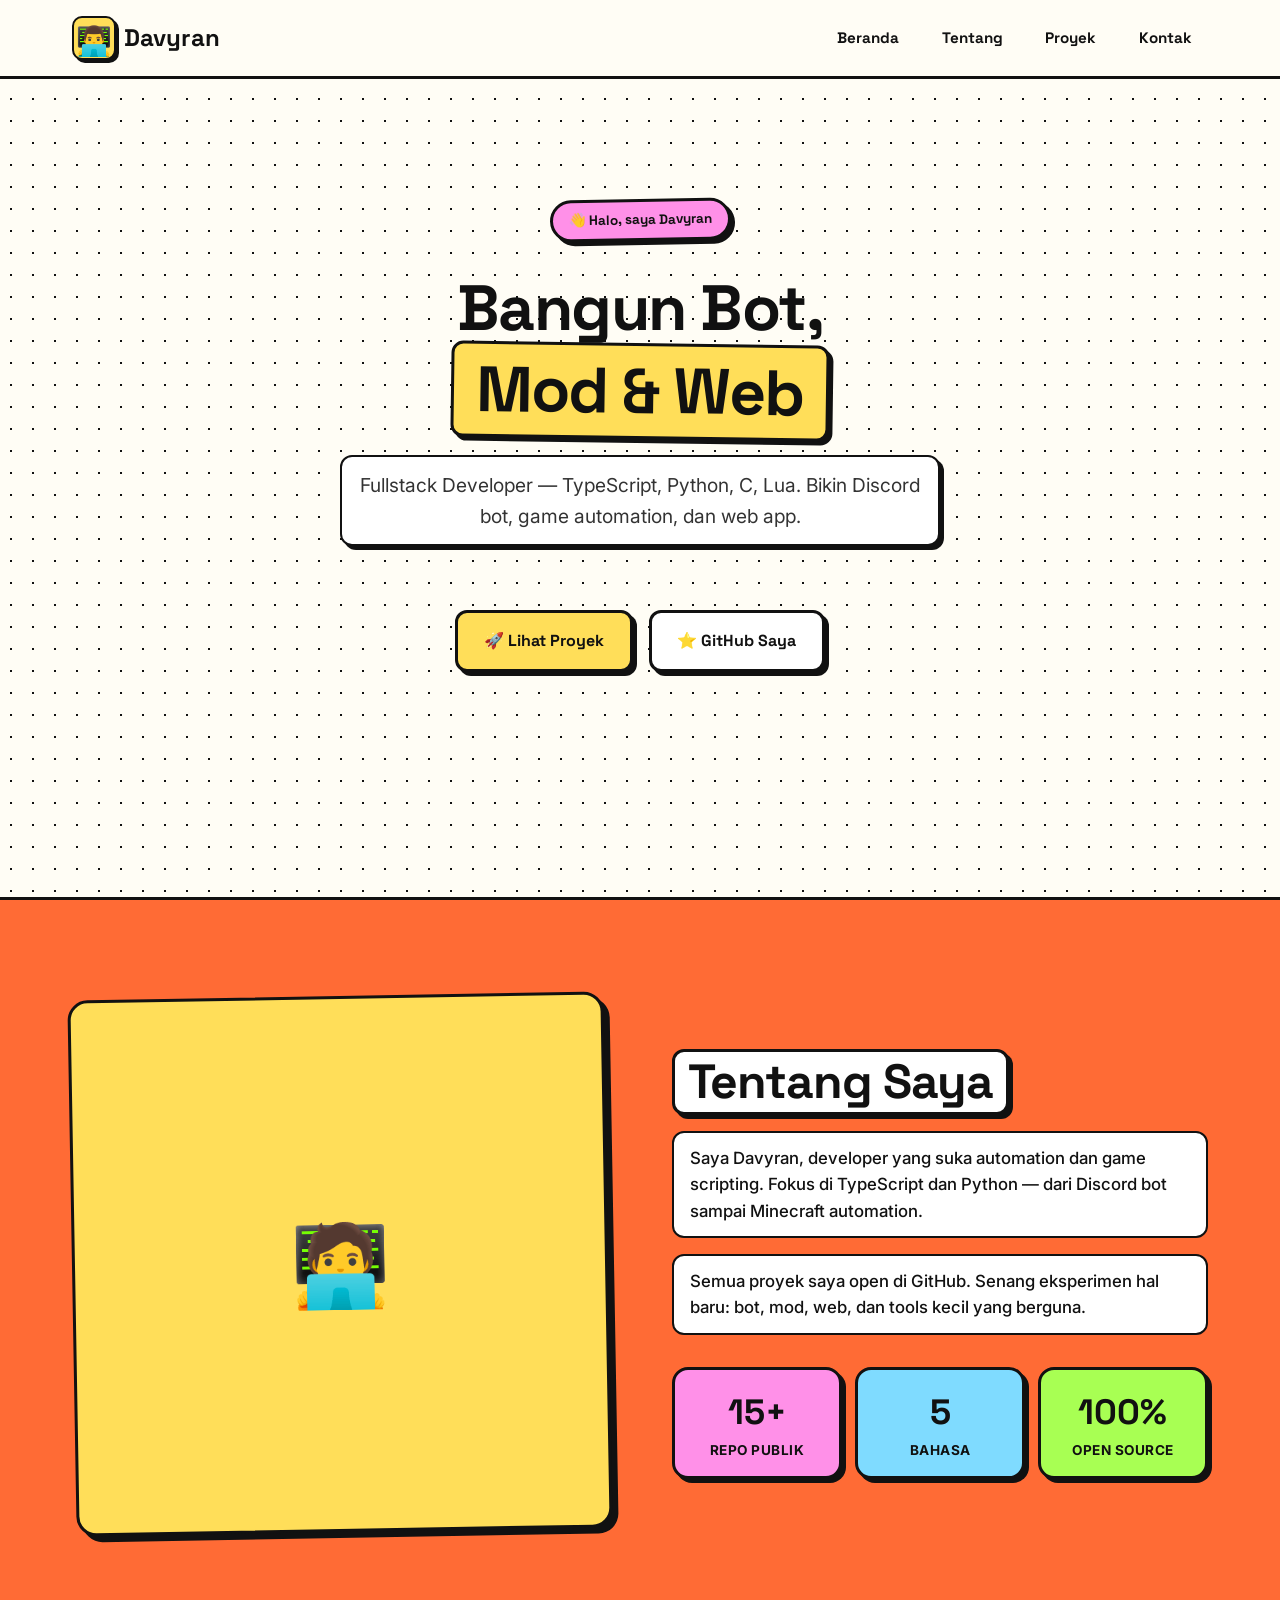
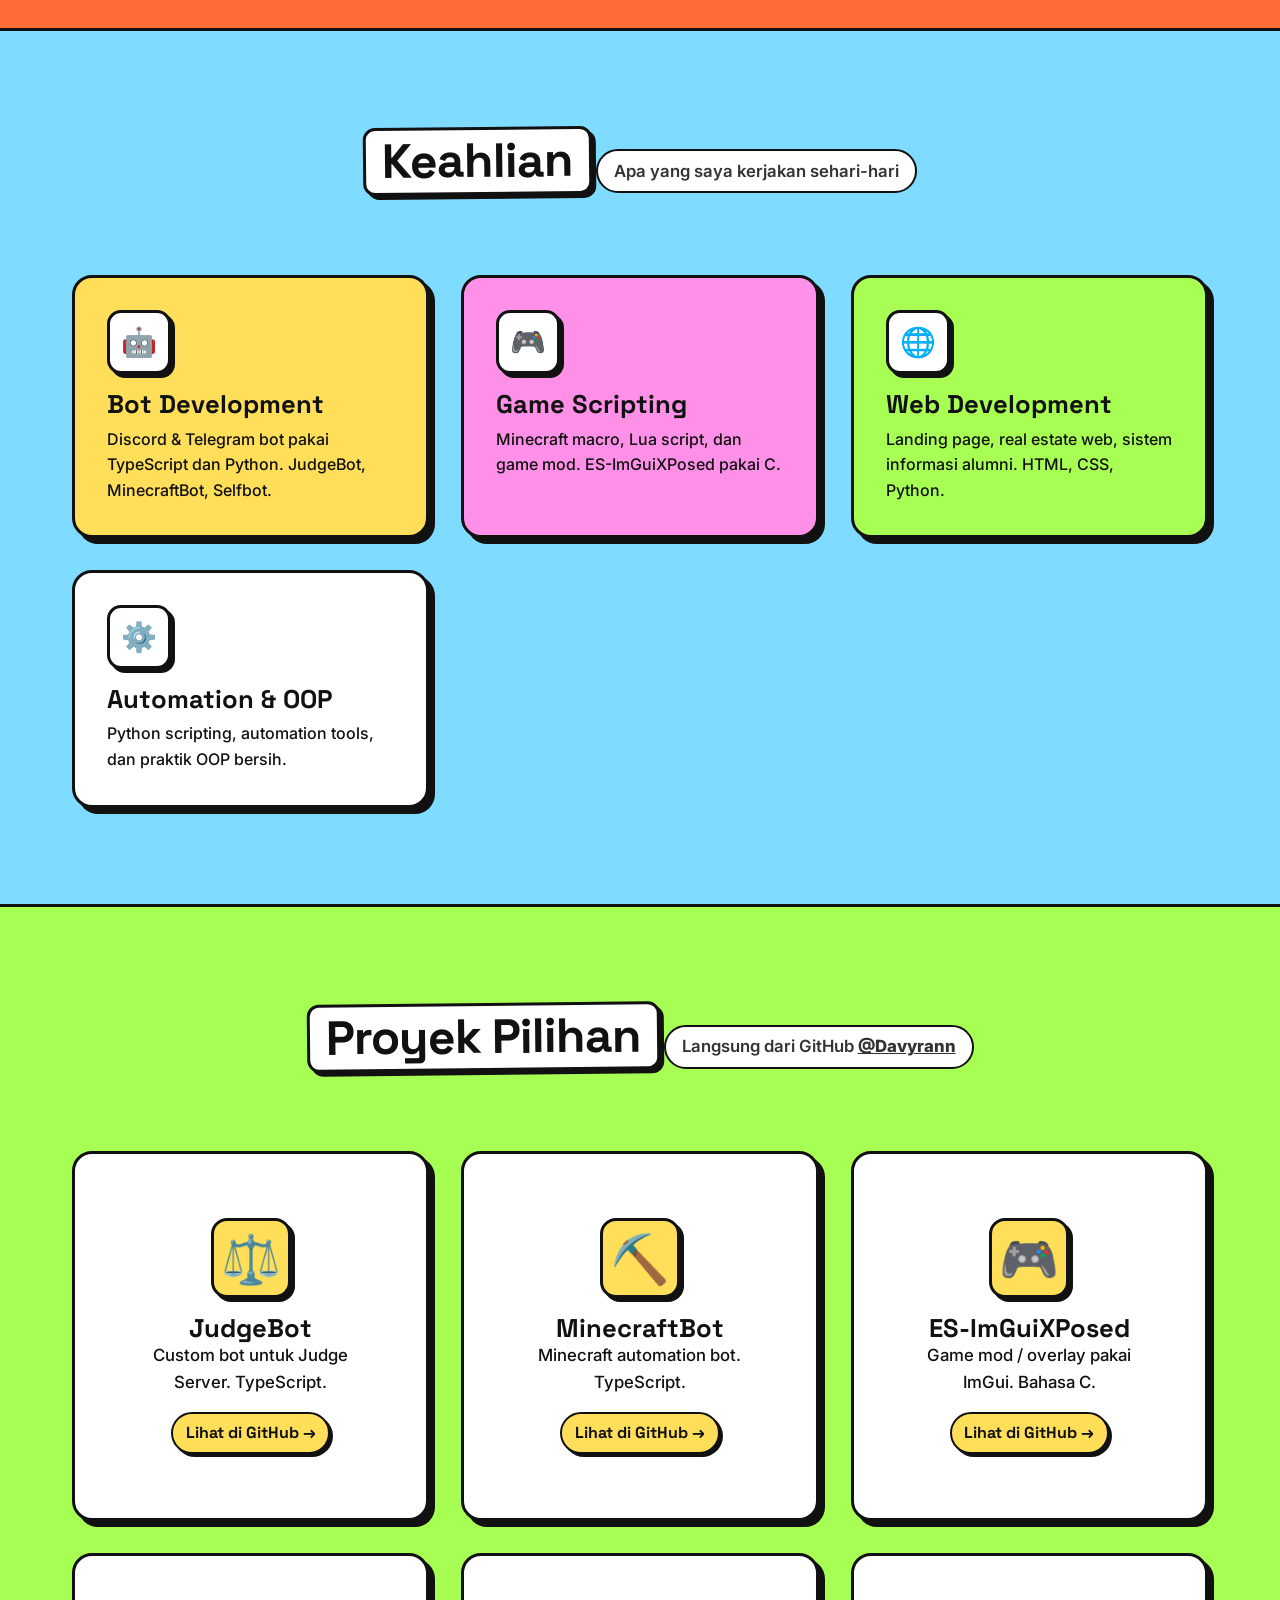
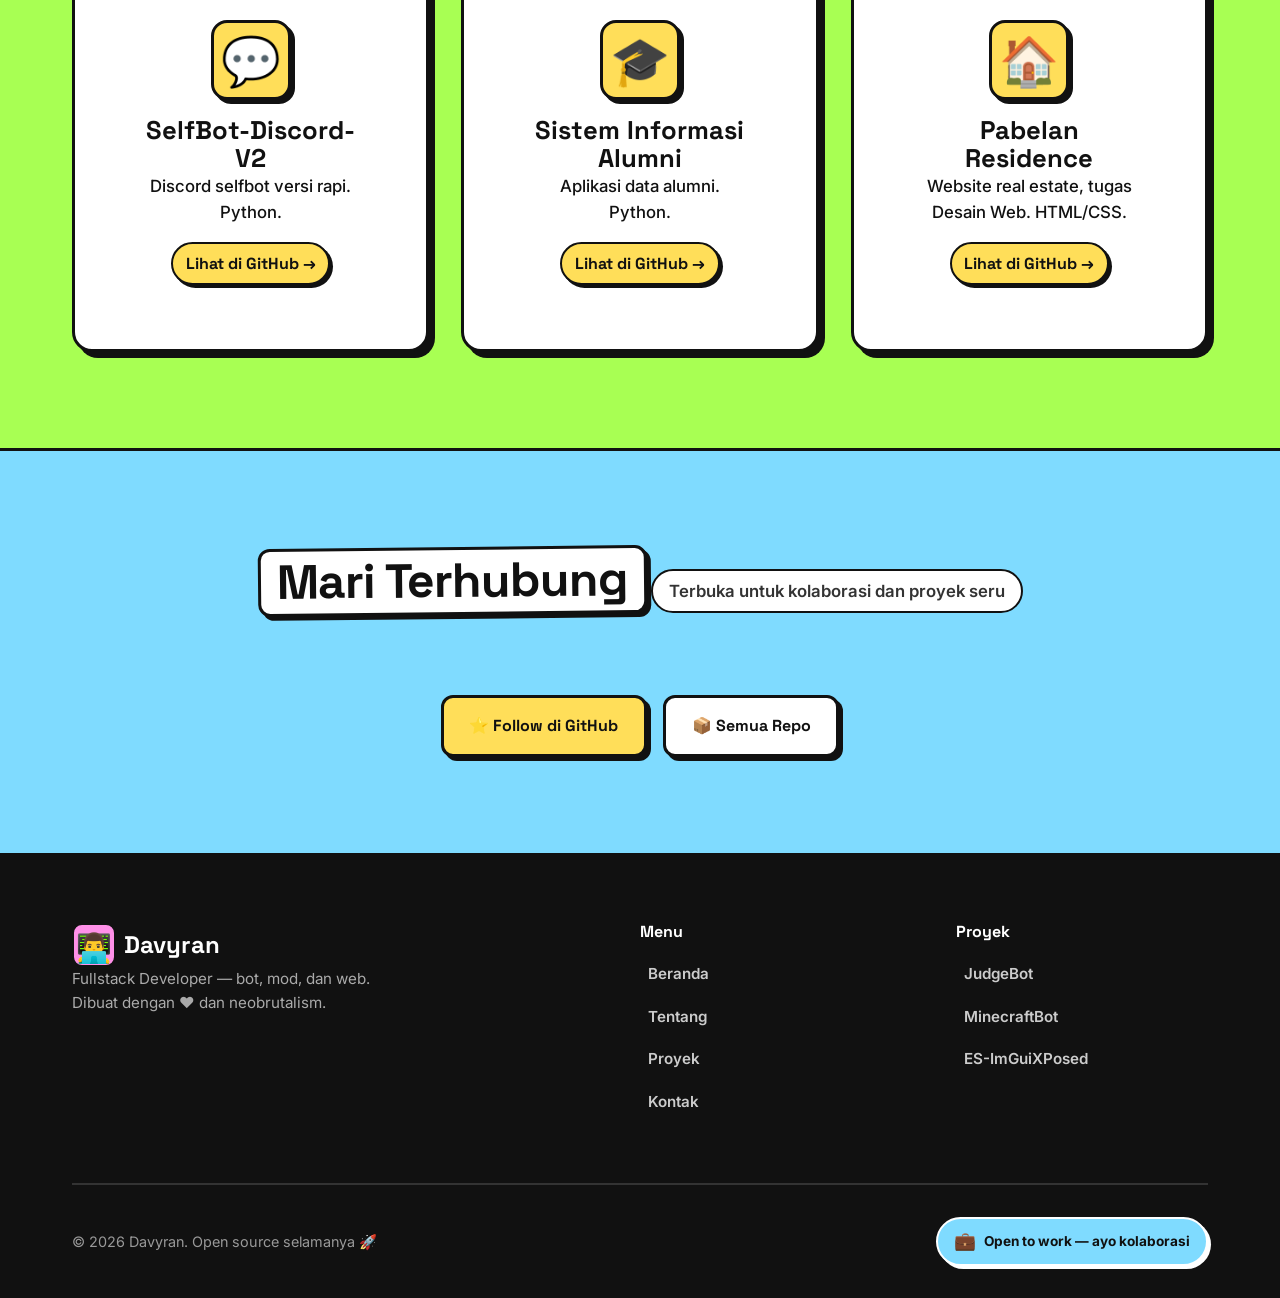
==== index.html @ c5f331cd "Add Digital Forest theme CSS styles with customizable variables and responsive design" ====
<!DOCTYPE html>
<html lang="id">

<head>
    <meta charset="UTF-8">
    <meta name="viewport" content="width=device-width, initial-scale=1.0">

    <title>Davyran - Developer Portfolio</title>
    <meta name="description"
        content="Portfolio Davyran — Fullstack Developer. TypeScript, Python, C, Lua. Discord bots, game mods, web apps.">
    <meta name="keywords" content="davyran, portfolio, developer, typescript, python, discord bot, game development">
    <meta name="author" content="Davyran">

    <meta property="og:title" content="Davyran - Developer Portfolio">
    <meta property="og:description" content="Fullstack Developer portfolio — TypeScript, Python, C, Lua">
    <meta property="og:type" content="website">
    <meta property="og:url" content="https://davyran.github.io">

    <link rel="icon"
        href="data:image/svg+xml,<svg xmlns=%22http://www.w3.org/2000/svg%22 viewBox=%220 0 100 100%22><text y=%22.9em%22 font-size=%2290%22>👨‍💻</text></svg>">

    <link rel="preconnect" href="https://fonts.googleapis.com">
    <link rel="preconnect" href="https://fonts.gstatic.com" crossorigin>
    <link
        href="https://fonts.googleapis.com/css2?family=Inter:wght@400;500;600;700&family=Space+Grotesk:wght@500;600;700&display=swap"
        rel="stylesheet">

    <link rel="stylesheet" href="style.css">
</head>

<body>

    <nav class="navbar" id="navbar">
        <div class="nav-container">
            <a href="#" class="nav-logo">
                <span class="logo-icon">👨‍💻</span>
                <span>Davyran</span>
            </a>

            <ul class="nav-links" id="navLinks">
                <li><a href="#home">Beranda</a></li>
                <li><a href="#about">Tentang</a></li>
                <li><a href="#projects">Proyek</a></li>
                <li><a href="#contact">Kontak</a></li>
            </ul>

            <button class="nav-toggle" id="navToggle" aria-label="Toggle menu">
                <span></span>
                <span></span>
                <span></span>
            </button>
        </div>
    </nav>

    <section class="hero section" id="home">
        <div class="particles" id="particles"></div>
        <div class="hero-glow"></div>
        <div class="hero-glow"></div>

        <div class="hero-content">
            <span class="hero-badge">👋 Halo, saya Davyran</span>

            <h1 class="hero-title">
                Bangun Bot,<br>
                <span class="highlight">Mod & Web</span>
            </h1>

            <p class="hero-subtitle">
                Fullstack Developer — TypeScript, Python, C, Lua.
                Bikin Discord bot, game automation, dan web app.
            </p>

            <div class="hero-buttons">
                <a href="#projects" class="btn btn-primary">
                    🚀 Lihat Proyek
                </a>
                <a href="https://github.com/Davyrann" target="_blank" rel="noopener" class="btn btn-secondary">
                    ⭐ GitHub Saya
                </a>
            </div>
        </div>
    </section>

    <section class="about section" id="about">
        <div class="container">
            <div class="about-container">

                <div class="about-visual animate-on-scroll">
                    <div class="about-image-placeholder">
                        🧑‍💻
                    </div>
                </div>

                <div class="about-content animate-on-scroll delay-2">
                    <h2>Tentang Saya</h2>
                    <p>
                        Saya Davyran, developer yang suka automation dan game scripting.
                        Fokus di TypeScript dan Python — dari Discord bot sampai Minecraft automation.
                    </p>
                    <p>
                        Semua proyek saya open di GitHub. Senang eksperimen hal baru:
                        bot, mod, web, dan tools kecil yang berguna.
                    </p>

                    <div class="about-stats">
                        <div class="stat-item">
                            <div class="stat-number">15+</div>
                            <div class="stat-label">Repo Publik</div>
                        </div>
                        <div class="stat-item">
                            <div class="stat-number">5</div>
                            <div class="stat-label">Bahasa</div>
                        </div>
                        <div class="stat-item">
                            <div class="stat-number">100%</div>
                            <div class="stat-label">Open Source</div>
                        </div>
                    </div>
                </div>

            </div>
        </div>
    </section>

    <section class="services section" id="skills">
        <div class="container">
            <div class="section-header animate-on-scroll">
                <h2>Keahlian</h2>
                <p>Apa yang saya kerjakan sehari-hari</p>
            </div>

            <div class="services-grid">

                <div class="service-card animate-on-scroll delay-1">
                    <div class="service-icon">🤖</div>
                    <h3>Bot Development</h3>
                    <p>Discord & Telegram bot pakai TypeScript dan Python. JudgeBot, MinecraftBot, Selfbot.</p>
                </div>

                <div class="service-card animate-on-scroll delay-2">
                    <div class="service-icon">🎮</div>
                    <h3>Game Scripting</h3>
                    <p>Minecraft macro, Lua script, dan game mod. ES-ImGuiXPosed pakai C.</p>
                </div>

                <div class="service-card animate-on-scroll delay-3">
                    <div class="service-icon">🌐</div>
                    <h3>Web Development</h3>
                    <p>Landing page, real estate web, sistem informasi alumni. HTML, CSS, Python.</p>
                </div>

                <div class="service-card animate-on-scroll delay-4">
                    <div class="service-icon">⚙️</div>
                    <h3>Automation & OOP</h3>
                    <p>Python scripting, automation tools, dan praktik OOP bersih.</p>
                </div>

            </div>
        </div>
    </section>

    <section class="tools section" id="projects">
        <div class="container">
            <div class="section-header animate-on-scroll">
                <h2>Proyek Pilihan</h2>
                <p>Langsung dari GitHub <a href="https://github.com/Davyrann" target="_blank" rel="noopener" style="text-decoration:underline;font-weight:800;">@Davyrann</a></p>
            </div>

            <div class="tools-grid">

                <a href="https://github.com/Davyrann/JudgeBot" target="_blank" rel="noopener"
                    class="tool-card animate-on-scroll delay-1">
                    <div class="tool-icon">⚖️</div>
                    <h3>JudgeBot</h3>
                    <p>Custom bot untuk Judge Server. TypeScript.</p>
                    <span class="tool-link">
                        Lihat di GitHub →
                    </span>
                </a>

                <a href="https://github.com/Davyrann/MinecraftBot" target="_blank" rel="noopener"
                    class="tool-card animate-on-scroll delay-2">
                    <div class="tool-icon">⛏️</div>
                    <h3>MinecraftBot</h3>
                    <p>Minecraft automation bot. TypeScript.</p>
                    <span class="tool-link">
                        Lihat di GitHub →
                    </span>
                </a>

                <a href="https://github.com/Davyrann/ES-ImGuiXPosed" target="_blank" rel="noopener"
                    class="tool-card animate-on-scroll delay-3">
                    <div class="tool-icon">🎮</div>
                    <h3>ES-ImGuiXPosed</h3>
                    <p>Game mod / overlay pakai ImGui. Bahasa C.</p>
                    <span class="tool-link">
                        Lihat di GitHub →
                    </span>
                </a>

                <a href="https://github.com/Davyrann/SelfBot-Discord-V2" target="_blank" rel="noopener"
                    class="tool-card animate-on-scroll delay-1">
                    <div class="tool-icon">💬</div>
                    <h3>SelfBot-Discord-V2</h3>
                    <p>Discord selfbot versi rapi. Python.</p>
                    <span class="tool-link">
                        Lihat di GitHub →
                    </span>
                </a>

                <a href="https://github.com/Davyrann/Sistem-Informasi-Alumni" target="_blank" rel="noopener"
                    class="tool-card animate-on-scroll delay-2">
                    <div class="tool-icon">🎓</div>
                    <h3>Sistem Informasi Alumni</h3>
                    <p>Aplikasi data alumni. Python.</p>
                    <span class="tool-link">
                        Lihat di GitHub →
                    </span>
                </a>

                <a href="https://github.com/Davyrann/Pabelan-Residence" target="_blank" rel="noopener"
                    class="tool-card animate-on-scroll delay-3">
                    <div class="tool-icon">🏠</div>
                    <h3>Pabelan Residence</h3>
                    <p>Website real estate, tugas Desain Web. HTML/CSS.</p>
                    <span class="tool-link">
                        Lihat di GitHub →
                    </span>
                </a>

            </div>
        </div>
    </section>

    <section class="services section" id="contact">
        <div class="container">
            <div class="section-header animate-on-scroll">
                <h2>Mari Terhubung</h2>
                <p>Terbuka untuk kolaborasi dan proyek seru</p>
            </div>

            <div class="hero-buttons">
                <a href="https://github.com/Davyrann" target="_blank" rel="noopener" class="btn btn-primary">
                    ⭐ Follow di GitHub
                </a>
                <a href="https://github.com/Davyrann?tab=repositories" target="_blank" rel="noopener" class="btn btn-secondary">
                    📦 Semua Repo
                </a>
            </div>
        </div>
    </section>

    <footer class="footer">
        <div class="container">
            <div class="footer-container">

                <div class="footer-brand">
                    <a href="#" class="nav-logo">
                        <span class="logo-icon">👨‍💻</span>
                        <span>Davyran</span>
                    </a>
                    <p>
                        Fullstack Developer — bot, mod, dan web.
                        Dibuat dengan ❤️ dan neobrutalism.
                    </p>
                </div>

                <div class="footer-links">
                    <h4>Menu</h4>
                    <ul>
                        <li><a href="#home">Beranda</a></li>
                        <li><a href="#about">Tentang</a></li>
                        <li><a href="#projects">Proyek</a></li>
                        <li><a href="#contact">Kontak</a></li>
                    </ul>
                </div>

                <div class="footer-links">
                    <h4>Proyek</h4>
                    <ul>
                        <li><a href="https://github.com/Davyrann/JudgeBot" target="_blank" rel="noopener">JudgeBot</a></li>
                        <li><a href="https://github.com/Davyrann/MinecraftBot" target="_blank" rel="noopener">MinecraftBot</a></li>
                        <li><a href="https://github.com/Davyrann/ES-ImGuiXPosed" target="_blank" rel="noopener">ES-ImGuiXPosed</a></li>
                    </ul>
                </div>

            </div>

            <div class="footer-bottom">
                <p class="footer-copyright">
                    © 2026 Davyran. Open source selamanya 🚀
                </p>

                <div class="footer-disclaimer">
                    <span class="ai-icon">💼</span>
                    <span>Open to work — ayo kolaborasi</span>
                </div>
            </div>
        </div>
    </footer>

    <script src="script.js"></script>
</body>

</html>
---- style.css ----
:root {
  --bg: #FFFDF5;
  --ink: #111111;
  --c-yellow: #FFDE59;
  --c-pink: #FF90E8;
  --c-cyan: #7FDBFF;
  --c-lime: #A8FF53;
  --c-orange: #FF6B35;
  --bg-card: #FFFFFF;
  --text-primary: var(--ink);
  --text-secondary: #333333;
  --text-muted: #666666;
  --border: 3px solid var(--ink);
  --border-thin: 2px solid var(--ink);
  --shadow: 6px 6px 0 0 var(--ink);
  --shadow-sm: 4px 4px 0 0 var(--ink);
  --shadow-lg: 8px 8px 0 0 var(--ink);
  --radius-md: 16px;
  --radius-lg: 20px;
  --radius-sm: 10px;
  --space-xs: 0.5rem;
  --space-sm: 1rem;
  --space-md: 2rem;
  --space-lg: 4rem;
  --space-xl: 6rem;
  --font-primary: 'Inter', sans-serif;
  --font-display: 'Space Grotesk', sans-serif;
}

*, *::before, *::after { margin: 0; padding: 0; box-sizing: border-box; }
html { scroll-behavior: smooth; font-size: 16px; }
body { font-family: var(--font-primary); background: var(--bg); color: var(--ink); line-height: 1.6; overflow-x: hidden; }
a { text-decoration: none; color: inherit; }
ul, ol { list-style: none; }
img { max-width: 100%; height: auto; display: block; }

h1, h2, h3, h4, h5, h6 { font-family: var(--font-display); font-weight: 700; line-height: 1.1; color: var(--ink); }
h1 { font-size: clamp(2.6rem, 5vw, 4.2rem); letter-spacing: -1.5px; }
h2 { font-size: clamp(2rem, 4vw, 3rem); letter-spacing: -1px; }
h3 { font-size: clamp(1.4rem, 3vw, 1.6rem); }
h4 { font-size: clamp(1.15rem, 2vw, 1.35rem); }
p { color: var(--text-secondary); font-size: 1.05rem; }

.container { width: 100%; max-width: 1200px; margin: 0 auto; padding: 0 var(--space-md); }
.section { padding: var(--space-xl) 0; border-bottom: var(--border); }

.navbar {
  position: fixed; top: 0; left: 0; right: 0; z-index: 1000;
  background: var(--bg); border-bottom: var(--border);
  padding: var(--space-sm) 0;
}
.navbar.scrolled { padding: 0.6rem 0; }
.nav-container { display: flex; justify-content: space-between; align-items: center; max-width: 1200px; margin: 0 auto; padding: 0 var(--space-md); }
.nav-logo { display: flex; align-items: center; gap: var(--space-xs); font-family: var(--font-display); font-size: 1.5rem; font-weight: 700; color: var(--ink); }
.nav-logo .logo-icon { font-size: 1.8rem; width: 44px; height: 44px; display: grid; place-items: center; background: var(--c-yellow); border: var(--border-thin); border-radius: 10px; box-shadow: 3px 3px 0 var(--ink); }
.nav-links { display: flex; gap: 0.6rem; }
.nav-links a { color: var(--ink); font-weight: 700; font-family: var(--font-display); font-size: 0.95rem; padding: 0.5rem 0.9rem; border: 2px solid transparent; border-radius: 10px; }
.nav-links a:hover { background: var(--c-yellow); border-color: var(--ink); box-shadow: 3px 3px 0 var(--ink); transform: translate(-1px,-1px); }
.nav-links a::after { display: none; }
.nav-toggle { display: none; flex-direction: column; gap: 5px; background: var(--bg-card); border: var(--border-thin); border-radius: 10px; cursor: pointer; padding: 0.6rem; box-shadow: 3px 3px 0 var(--ink); }
.nav-toggle span { width: 22px; height: 3px; background: var(--ink); border-radius: 2px; }

.hero {
  min-height: 100vh; display: flex; align-items: center; justify-content: center;
  position: relative; background: var(--bg); overflow: visible; padding-top: 70px;
  background-image: radial-gradient(var(--ink) 1.2px, transparent 1.2px);
  background-size: 22px 22px; background-position: 0 0;
}
.particles { position: absolute; inset: 0; pointer-events: none; overflow: hidden; }
.particle { position: absolute; width: 14px; height: 14px; border: 2.5px solid var(--ink); border-radius: 4px; animation: float 14s infinite linear; }
@keyframes float {
  0% { transform: translateY(100vh) rotate(0deg); opacity: 0; }
  10% { opacity: 1; }
  90% { opacity: 1; }
  100% { transform: translateY(-100vh) rotate(360deg); opacity: 0; }
}
.hero-glow { display: none; }
.hero-content { text-align: center; z-index: 1; padding: var(--space-md); max-width: 760px; }
.hero-badge { display: inline-block; padding: 0.45rem 1rem; background: var(--c-pink); border: var(--border); border-radius: 999px; font-family: var(--font-display); font-weight: 700; font-size: 0.85rem; color: var(--ink); margin-bottom: var(--space-md); box-shadow: var(--shadow-sm); transform: rotate(-1deg); }
.hero-title { margin-bottom: var(--space-sm); }
.hero-title .highlight { background: var(--c-yellow); border: var(--border); border-radius: 12px; padding: 0.15em 0.35em; box-shadow: var(--shadow-sm); display: inline-block; transform: rotate(0.8deg); -webkit-text-fill-color: var(--ink); color: var(--ink); }
.hero-subtitle { font-size: 1.2rem; max-width: 600px; margin: 0 auto var(--space-lg); color: var(--text-secondary); background: var(--bg-card); border: var(--border-thin); border-radius: 12px; padding: 0.8rem 1rem; box-shadow: var(--shadow-sm); }
.hero-buttons { display: flex; gap: var(--space-sm); justify-content: center; flex-wrap: wrap; }

.btn { display: inline-flex; align-items: center; gap: var(--space-xs); padding: 0.95rem 1.6rem; border-radius: 12px; font-family: var(--font-display); font-weight: 700; font-size: 1rem; cursor: pointer; border: var(--border); box-shadow: var(--shadow-sm); transition: transform 0.1s, box-shadow 0.1s; }
.btn:hover { transform: translate(-2px,-2px); box-shadow: 6px 6px 0 var(--ink); }
.btn:active { transform: translate(2px,2px); box-shadow: 2px 2px 0 var(--ink); }
.btn-primary { background: var(--c-yellow); color: var(--ink); }
.btn-secondary { background: var(--bg-card); color: var(--ink); }

.services { background: var(--c-cyan); }
.tools { background: var(--c-lime); }
.section-header { text-align: center; margin-bottom: var(--space-lg); }
#contact .hero-buttons { margin-top: var(--space-sm); }
.section-header h2 { margin-bottom: var(--space-sm); display: inline-block; background: var(--bg-card); border: var(--border); border-radius: 12px; padding: 0.3rem 1rem; box-shadow: var(--shadow-sm); transform: rotate(-0.6deg); }
.section-header p { max-width: 600px; margin: 0 auto; background: var(--bg-card); border: var(--border-thin); border-radius: 999px; display: inline-block; padding: 0.4rem 1rem; font-weight: 600; }
.services-grid { display: grid; grid-template-columns: repeat(auto-fit, minmax(300px, 1fr)); gap: var(--space-md); }
.service-card { background: var(--bg-card); border: var(--border); border-radius: var(--radius-lg); padding: var(--space-md); box-shadow: var(--shadow); position: relative; }
.service-card:nth-child(1) { background: var(--c-yellow); transform: rotate(-0.6deg); }
.service-card:nth-child(2) { background: var(--c-pink); transform: rotate(0.5deg); }
.service-card:nth-child(3) { background: var(--c-lime); transform: rotate(-0.4deg); }
.service-card:nth-child(4) { background: #fff; transform: rotate(0.7deg); }
.service-card::before { display: none; }
.service-card:hover { transform: translate(-3px,-3px) rotate(0deg); box-shadow: 9px 9px 0 var(--ink); }
.service-icon { width: 64px; height: 64px; display: grid; place-items: center; background: var(--bg-card); border: var(--border); border-radius: 14px; font-size: 1.8rem; margin-bottom: var(--space-sm); box-shadow: var(--shadow-sm); }
.service-card h3 { margin-bottom: var(--space-xs); }
.service-card p { font-size: 1rem; color: var(--ink); font-weight: 500; }

.about { background: var(--c-orange); }
.about-container { display: grid; grid-template-columns: 1fr 1fr; gap: var(--space-lg); align-items: center; }
.about-visual { position: relative; }
.about-image-placeholder { aspect-ratio: 1; background: var(--c-yellow); border: var(--border); border-radius: var(--radius-lg); display: grid; place-items: center; font-size: 5rem; box-shadow: var(--shadow); transform: rotate(-1deg); }
.about-image-placeholder::after { display: none; }
.about-content h2 { margin-bottom: var(--space-sm); background: var(--bg-card); border: var(--border); border-radius: 12px; display: inline-block; padding: 0.25rem 0.8rem; box-shadow: var(--shadow-sm); }
.about-content p { margin-bottom: var(--space-sm); background: var(--bg-card); border: var(--border-thin); border-radius: 12px; padding: 0.7rem 1rem; color: var(--ink); font-weight: 500; }
.about-stats { display: flex; gap: 0.8rem; margin-top: var(--space-md); }
.stat-item { flex: 1; text-align: center; background: var(--bg-card); border: var(--border); border-radius: 16px; padding: 0.9rem 0.4rem; box-shadow: var(--shadow-sm); }
.stat-item:nth-child(1) { background: var(--c-pink); }
.stat-item:nth-child(2) { background: var(--c-cyan); }
.stat-item:nth-child(3) { background: var(--c-lime); }
.stat-number { font-size: 2.2rem; font-weight: 800; color: var(--ink); font-family: var(--font-display); }
.stat-label { font-size: 0.85rem; color: var(--ink); font-weight: 700; text-transform: uppercase; letter-spacing: 0.5px; }

#projects { background: var(--c-lime); }
.tools-grid { display: grid; grid-template-columns: repeat(auto-fit, minmax(280px, 1fr)); gap: var(--space-md); }
.tool-card { background: var(--bg-card); border: var(--border); border-radius: var(--radius-lg); padding: var(--space-lg); text-align: center; box-shadow: var(--shadow); display: block; text-decoration: none; }
.tool-card:nth-child(1) { transform: rotate(-0.5deg); }
.tool-card:nth-child(2) { transform: rotate(0.6deg); }
.tool-card:nth-child(3) { transform: rotate(-0.4deg); }
.tool-card:nth-child(4) { transform: rotate(0.5deg); }
.tool-card:nth-child(5) { transform: rotate(-0.6deg); }
.tool-card:nth-child(6) { transform: rotate(0.4deg); }
.tool-card:hover { transform: translate(-3px,-3px) rotate(0deg); box-shadow: 9px 9px 0 var(--ink); }
.tool-icon { font-size: 3rem; margin-bottom: var(--space-sm); width: 80px; height: 80px; display: grid; place-items: center; margin-left: auto; margin-right: auto; background: var(--c-yellow); border: var(--border); border-radius: 16px; box-shadow: var(--shadow-sm); }
.tool-card p { color: var(--ink); font-weight: 500; margin-bottom: var(--space-sm); }
.tool-link { color: var(--ink); font-weight: 800; font-family: var(--font-display); display: inline-flex; align-items: center; gap: var(--space-xs); border: var(--border-thin); background: var(--c-yellow); padding: 0.4rem 0.8rem; border-radius: 999px; box-shadow: 3px 3px 0 var(--ink); }

.footer { background: var(--ink); color: #fff; border-top: var(--border); padding: var(--space-lg) 0 var(--space-md); }
.footer .nav-logo { color: #fff; }
.footer .nav-logo .logo-icon { background: var(--c-pink); }
.footer-container { display: grid; grid-template-columns: 2fr 1fr 1fr; gap: var(--space-lg); margin-bottom: var(--space-lg); }
.footer-brand p { color: #AAAAAA; font-size: 0.95rem; max-width: 300px; }
.footer-links h4 { color: #fff; margin-bottom: var(--space-sm); font-size: 1rem; }
.footer-links ul { display: flex; flex-direction: column; gap: var(--space-xs); }
.footer-links a { color: #CCCCCC; font-size: 0.95rem; font-weight: 600; border: 2px solid transparent; padding: 0.2rem 0.4rem; border-radius: 8px; display: inline-block; }
.footer-links a:hover { color: var(--ink); background: var(--c-yellow); border-color: #fff; }
.footer-link--disabled { color: #777 !important; pointer-events: none; }
.footer-bottom { padding-top: var(--space-md); border-top: 2px solid #333; display: flex; justify-content: space-between; align-items: center; flex-wrap: wrap; gap: var(--space-sm); }
.footer-copyright { color: #999; font-size: 0.9rem; }
.footer-disclaimer { color: var(--ink); font-size: 0.85rem; font-weight: 700; padding: var(--space-xs) var(--space-sm); background: var(--c-cyan); border: 2px solid #fff; border-radius: 999px; display: inline-flex; align-items: center; gap: var(--space-xs); box-shadow: 3px 3px 0 #fff; }
.footer-disclaimer .ai-icon { font-size: 1.1rem; }

.animate-on-scroll { opacity: 0; transform: translateY(18px) rotate(0.3deg); transition: all 0.5s ease; }
.animate-on-scroll.visible { opacity: 1; transform: translateY(0) rotate(0deg); }
.delay-1 { transition-delay: 0.05s; }
.delay-2 { transition-delay: 0.1s; }
.delay-3 { transition-delay: 0.15s; }
.delay-4 { transition-delay: 0.2s; }

@media (max-width: 992px) {
  .about-container { grid-template-columns: 1fr; text-align: center; }
  .about-stats { justify-content: center; }
  .footer-container { grid-template-columns: 1fr 1fr; }
}
@media (max-width: 768px) {
  html { font-size: 14px; }
  .nav-links { position: fixed; top: 64px; left: 12px; right: 12px; background: var(--bg-card); border: var(--border); border-radius: 16px; flex-direction: column; padding: var(--space-md); gap: var(--space-sm); transform: translateY(-120%); opacity: 0; pointer-events: none; box-shadow: var(--shadow); }
  .nav-links.active { transform: translateY(0); opacity: 1; pointer-events: all; }
  .nav-toggle { display: flex; }
  .hero-buttons { flex-direction: column; align-items: center; }
  .footer-container { grid-template-columns: 1fr; text-align: center; }
  .footer-brand p { max-width: 100%; }
  .footer-bottom { flex-direction: column; text-align: center; }
  .section-header p { border-radius: 16px; }
}
@media (max-width: 480px) {
  .about-stats { flex-direction: column; }
  .services-grid, .tools-grid { grid-template-columns: 1fr; }
  .service-card, .tool-card, .about-image-placeholder { transform: none !important; }
  .service-card:hover, .tool-card:hover { transform: translate(-2px,-2px) !important; }
}
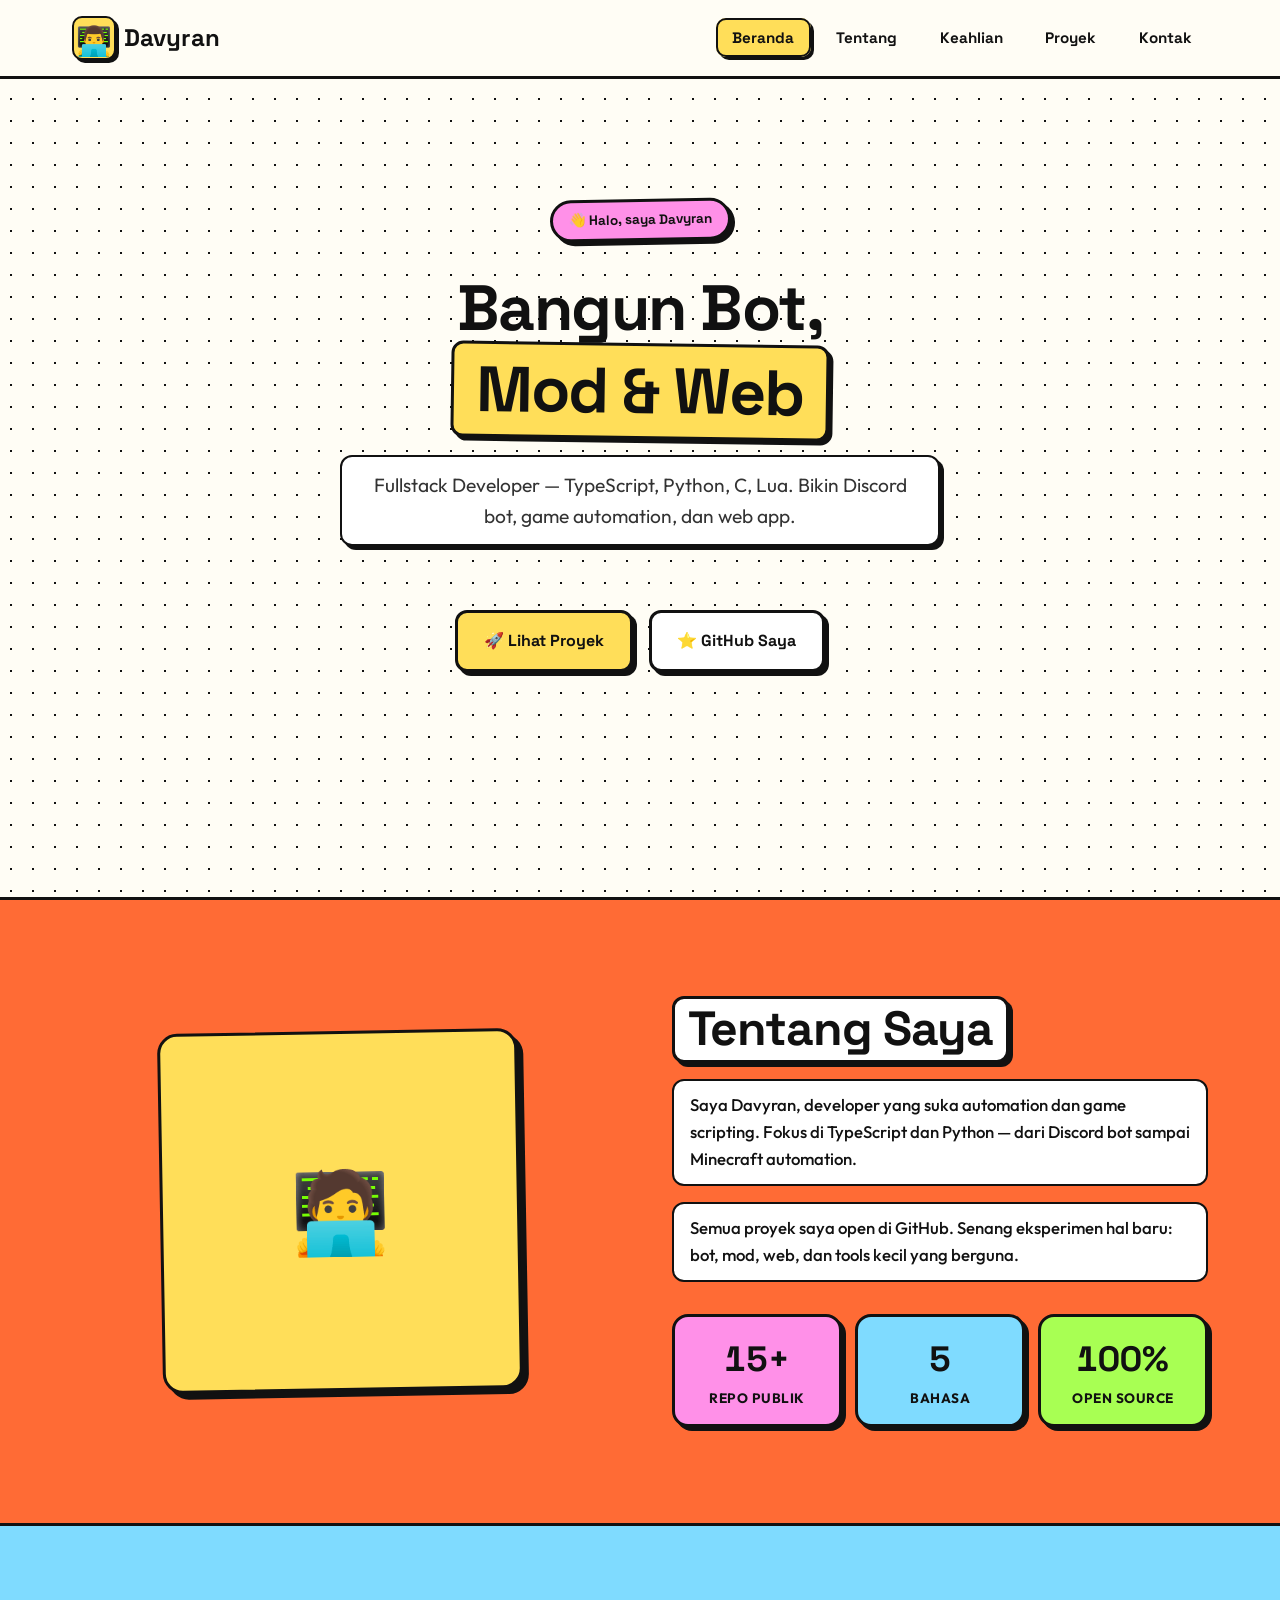
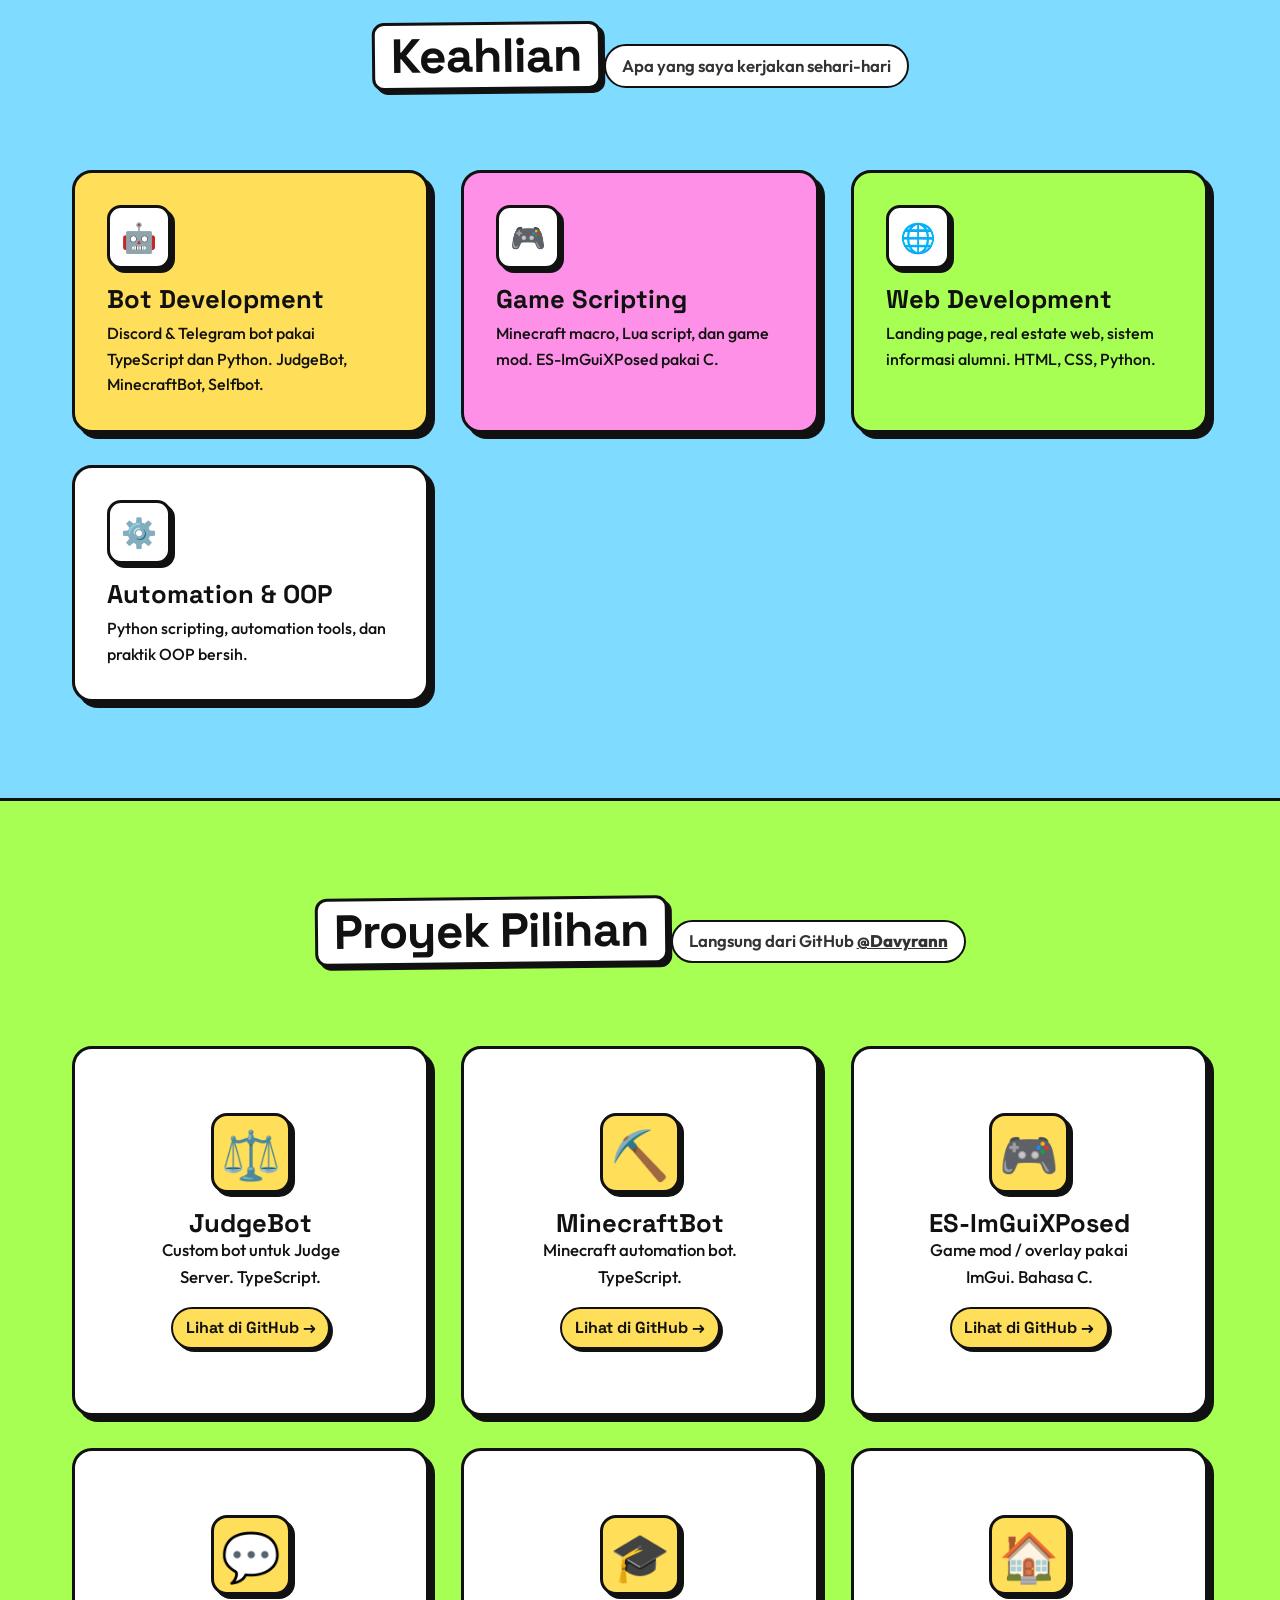
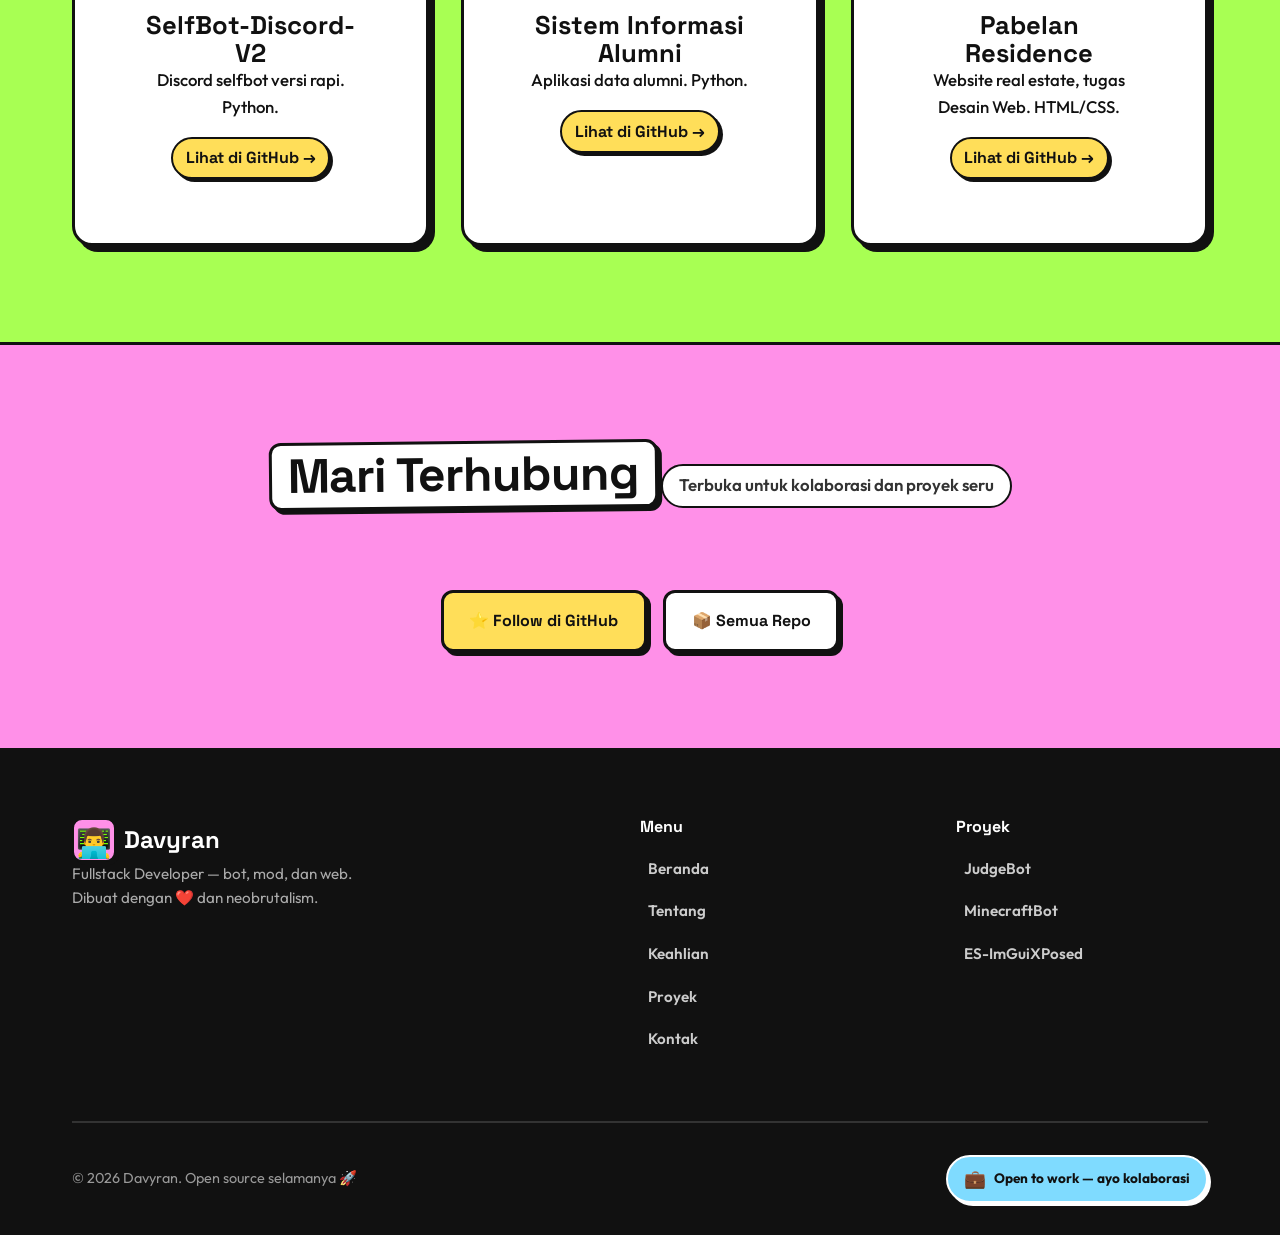
==== commit 1eff5930: "feat(ui): redesign portfolio and add 404 page Upgrade typography, responsive layout, accessibility, " ====
--- a/index.html
+++ b/index.html
@@ -14,7 +14,8 @@
     <meta property="og:title" content="Davyran - Developer Portfolio">
     <meta property="og:description" content="Fullstack Developer portfolio — TypeScript, Python, C, Lua">
     <meta property="og:type" content="website">
-    <meta property="og:url" content="https://davyran.github.io">
+    <meta property="og:url" content="https://delapanbit.my.id">
+    <meta property="og:image" content="https://picsum.photos/seed/davyran/1200/630">
 
     <link rel="icon"
         href="data:image/svg+xml,<svg xmlns=%22http://www.w3.org/2000/svg%22 viewBox=%220 0 100 100%22><text y=%22.9em%22 font-size=%2290%22>👨‍💻</text></svg>">
@@ -22,13 +23,15 @@
     <link rel="preconnect" href="https://fonts.googleapis.com">
     <link rel="preconnect" href="https://fonts.gstatic.com" crossorigin>
     <link
-        href="https://fonts.googleapis.com/css2?family=Inter:wght@400;500;600;700&family=Space+Grotesk:wght@500;600;700&display=swap"
+        href="https://fonts.googleapis.com/css2?family=Outfit:wght@400;500;600;700&family=Space+Grotesk:wght@500;600;700&display=swap"
         rel="stylesheet">
 
     <link rel="stylesheet" href="style.css">
 </head>
 
 <body>
+
+    <a class="skip-link" href="#main">Lewati ke konten</a>
 
     <nav class="navbar" id="navbar">
         <div class="nav-container">
@@ -40,17 +43,19 @@
             <ul class="nav-links" id="navLinks">
                 <li><a href="#home">Beranda</a></li>
                 <li><a href="#about">Tentang</a></li>
+                <li><a href="#skills">Keahlian</a></li>
                 <li><a href="#projects">Proyek</a></li>
                 <li><a href="#contact">Kontak</a></li>
             </ul>
 
-            <button class="nav-toggle" id="navToggle" aria-label="Toggle menu">
-                <span></span>
-                <span></span>
+            <button class="nav-toggle" id="navToggle" aria-label="Buka menu" aria-expanded="false" aria-controls="navLinks">
+                <span></span> <span></span>
                 <span></span>
             </button>
         </div>
     </nav>
+
+    <main id="main">
 
     <section class="hero section" id="home">
         <div class="particles" id="particles"></div>
@@ -163,7 +168,7 @@
         <div class="container">
             <div class="section-header animate-on-scroll">
                 <h2>Proyek Pilihan</h2>
-                <p>Langsung dari GitHub <a href="https://github.com/Davyrann" target="_blank" rel="noopener" style="text-decoration:underline;font-weight:800;">@Davyrann</a></p>
+                <p>Langsung dari GitHub <a href="https://github.com/Davyrann" target="_blank" rel="noopener" class="section-link">@Davyrann</a></p>
             </div>
 
             <div class="tools-grid">
@@ -232,7 +237,7 @@
         </div>
     </section>
 
-    <section class="services section" id="contact">
+    <section class="contact section" id="contact">
         <div class="container">
             <div class="section-header animate-on-scroll">
                 <h2>Mari Terhubung</h2>
@@ -249,6 +254,8 @@
             </div>
         </div>
     </section>
+
+    </main>
 
     <footer class="footer">
         <div class="container">
@@ -270,6 +277,7 @@
                     <ul>
                         <li><a href="#home">Beranda</a></li>
                         <li><a href="#about">Tentang</a></li>
+                        <li><a href="#skills">Keahlian</a></li>
                         <li><a href="#projects">Proyek</a></li>
                         <li><a href="#contact">Kontak</a></li>
                     </ul>
--- a/style.css
+++ b/style.css
@@ -23,7 +23,7 @@
   --space-md: 2rem;
   --space-lg: 4rem;
   --space-xl: 6rem;
-  --font-primary: 'Inter', sans-serif;
+  --font-primary: 'Outfit', sans-serif;
   --font-display: 'Space Grotesk', sans-serif;
 }
 
@@ -33,6 +33,12 @@
 a { text-decoration: none; color: inherit; }
 ul, ol { list-style: none; }
 img { max-width: 100%; height: auto; display: block; }
+
+.skip-link { position: absolute; top: -100px; left: var(--space-sm); z-index: 1100; padding: 0.7rem 1.2rem; background: var(--c-yellow); color: var(--ink); font-family: var(--font-display); font-weight: 700; border: var(--border); border-radius: 10px; box-shadow: var(--shadow-sm); transition: top 0.2s ease; }
+.skip-link:focus { top: var(--space-sm); }
+
+:focus-visible { outline: 3px solid var(--ink); outline-offset: 3px; }
+.footer :focus-visible { outline-color: var(--c-yellow); }
 
 h1, h2, h3, h4, h5, h6 { font-family: var(--font-display); font-weight: 700; line-height: 1.1; color: var(--ink); }
 h1 { font-size: clamp(2.6rem, 5vw, 4.2rem); letter-spacing: -1.5px; }
@@ -56,12 +62,14 @@
 .nav-links { display: flex; gap: 0.6rem; }
 .nav-links a { color: var(--ink); font-weight: 700; font-family: var(--font-display); font-size: 0.95rem; padding: 0.5rem 0.9rem; border: 2px solid transparent; border-radius: 10px; }
 .nav-links a:hover { background: var(--c-yellow); border-color: var(--ink); box-shadow: 3px 3px 0 var(--ink); transform: translate(-1px,-1px); }
+.nav-links a.active { background: var(--c-yellow); border-color: var(--ink); box-shadow: 3px 3px 0 var(--ink); transform: translate(-1px,-1px); }
 .nav-links a::after { display: none; }
 .nav-toggle { display: none; flex-direction: column; gap: 5px; background: var(--bg-card); border: var(--border-thin); border-radius: 10px; cursor: pointer; padding: 0.6rem; box-shadow: 3px 3px 0 var(--ink); }
 .nav-toggle span { width: 22px; height: 3px; background: var(--ink); border-radius: 2px; }
 
 .hero {
-  min-height: 100vh; display: flex; align-items: center; justify-content: center;
+  min-height: 100vh;
+  min-height: 100dvh; display: flex; align-items: center; justify-content: center;
   position: relative; background: var(--bg); overflow: visible; padding-top: 70px;
   background-image: radial-gradient(var(--ink) 1.2px, transparent 1.2px);
   background-size: 22px 22px; background-position: 0 0;
@@ -82,7 +90,7 @@
 .hero-subtitle { font-size: 1.2rem; max-width: 600px; margin: 0 auto var(--space-lg); color: var(--text-secondary); background: var(--bg-card); border: var(--border-thin); border-radius: 12px; padding: 0.8rem 1rem; box-shadow: var(--shadow-sm); }
 .hero-buttons { display: flex; gap: var(--space-sm); justify-content: center; flex-wrap: wrap; }
 
-.btn { display: inline-flex; align-items: center; gap: var(--space-xs); padding: 0.95rem 1.6rem; border-radius: 12px; font-family: var(--font-display); font-weight: 700; font-size: 1rem; cursor: pointer; border: var(--border); box-shadow: var(--shadow-sm); transition: transform 0.1s, box-shadow 0.1s; }
+.btn { display: inline-flex; align-items: center; gap: var(--space-xs); padding: 0.95rem 1.6rem; border-radius: 12px; font-family: var(--font-display); font-weight: 700; font-size: 1rem; cursor: pointer; border: var(--border); box-shadow: var(--shadow-sm); transition: transform 0.18s, box-shadow 0.18s; }
 .btn:hover { transform: translate(-2px,-2px); box-shadow: 6px 6px 0 var(--ink); }
 .btn:active { transform: translate(2px,2px); box-shadow: 2px 2px 0 var(--ink); }
 .btn-primary { background: var(--c-yellow); color: var(--ink); }
@@ -90,10 +98,13 @@
 
 .services { background: var(--c-cyan); }
 .tools { background: var(--c-lime); }
+.contact { background: var(--c-pink); }
 .section-header { text-align: center; margin-bottom: var(--space-lg); }
 #contact .hero-buttons { margin-top: var(--space-sm); }
 .section-header h2 { margin-bottom: var(--space-sm); display: inline-block; background: var(--bg-card); border: var(--border); border-radius: 12px; padding: 0.3rem 1rem; box-shadow: var(--shadow-sm); transform: rotate(-0.6deg); }
 .section-header p { max-width: 600px; margin: 0 auto; background: var(--bg-card); border: var(--border-thin); border-radius: 999px; display: inline-block; padding: 0.4rem 1rem; font-weight: 600; }
+.section-link { text-decoration: underline; font-weight: 800; }
+.section-link:hover { color: var(--c-orange); }
 .services-grid { display: grid; grid-template-columns: repeat(auto-fit, minmax(300px, 1fr)); gap: var(--space-md); }
 .service-card { background: var(--bg-card); border: var(--border); border-radius: var(--radius-lg); padding: var(--space-md); box-shadow: var(--shadow); position: relative; }
 .service-card:nth-child(1) { background: var(--c-yellow); transform: rotate(-0.6deg); }
@@ -109,7 +120,7 @@
 .about { background: var(--c-orange); }
 .about-container { display: grid; grid-template-columns: 1fr 1fr; gap: var(--space-lg); align-items: center; }
 .about-visual { position: relative; }
-.about-image-placeholder { aspect-ratio: 1; background: var(--c-yellow); border: var(--border); border-radius: var(--radius-lg); display: grid; place-items: center; font-size: 5rem; box-shadow: var(--shadow); transform: rotate(-1deg); }
+.about-image-placeholder { aspect-ratio: 1; max-width: 360px; width: 100%; margin: 0 auto; background: var(--c-yellow); border: var(--border); border-radius: var(--radius-lg); display: grid; place-items: center; font-size: 5rem; box-shadow: var(--shadow); transform: rotate(-1deg); }
 .about-image-placeholder::after { display: none; }
 .about-content h2 { margin-bottom: var(--space-sm); background: var(--bg-card); border: var(--border); border-radius: 12px; display: inline-block; padding: 0.25rem 0.8rem; box-shadow: var(--shadow-sm); }
 .about-content p { margin-bottom: var(--space-sm); background: var(--bg-card); border: var(--border-thin); border-radius: 12px; padding: 0.7rem 1rem; color: var(--ink); font-weight: 500; }
@@ -118,7 +129,7 @@
 .stat-item:nth-child(1) { background: var(--c-pink); }
 .stat-item:nth-child(2) { background: var(--c-cyan); }
 .stat-item:nth-child(3) { background: var(--c-lime); }
-.stat-number { font-size: 2.2rem; font-weight: 800; color: var(--ink); font-family: var(--font-display); }
+.stat-number { font-size: 2.2rem; font-weight: 800; color: var(--ink); font-family: var(--font-display); font-variant-numeric: tabular-nums; }
 .stat-label { font-size: 0.85rem; color: var(--ink); font-weight: 700; text-transform: uppercase; letter-spacing: 0.5px; }
 
 #projects { background: var(--c-lime); }
@@ -164,14 +175,15 @@
 }
 @media (max-width: 768px) {
   html { font-size: 14px; }
-  .nav-links { position: fixed; top: 64px; left: 12px; right: 12px; background: var(--bg-card); border: var(--border); border-radius: 16px; flex-direction: column; padding: var(--space-md); gap: var(--space-sm); transform: translateY(-120%); opacity: 0; pointer-events: none; box-shadow: var(--shadow); }
-  .nav-links.active { transform: translateY(0); opacity: 1; pointer-events: all; }
+  .nav-links { position: fixed; top: 64px; left: 12px; right: 12px; background: var(--bg-card); border: var(--border); border-radius: 16px; flex-direction: column; padding: var(--space-md); gap: var(--space-sm); transform: translateY(-120%); opacity: 0; visibility: hidden; pointer-events: none; box-shadow: var(--shadow); transition: transform 0.25s ease, opacity 0.25s ease, visibility 0.25s; }
+  .nav-links.active { transform: translateY(0); opacity: 1; visibility: visible; pointer-events: all; }
   .nav-toggle { display: flex; }
   .hero-buttons { flex-direction: column; align-items: center; }
   .footer-container { grid-template-columns: 1fr; text-align: center; }
   .footer-brand p { max-width: 100%; }
   .footer-bottom { flex-direction: column; text-align: center; }
   .section-header p { border-radius: 16px; }
+  .tool-card { padding: var(--space-md); }
 }
 @media (max-width: 480px) {
   .about-stats { flex-direction: column; }
@@ -179,3 +191,10 @@
   .service-card, .tool-card, .about-image-placeholder { transform: none !important; }
   .service-card:hover, .tool-card:hover { transform: translate(-2px,-2px) !important; }
 }
+
+@media (prefers-reduced-motion: reduce) {
+  html { scroll-behavior: auto; }
+  *, *::before, *::after { animation-duration: 0.01ms !important; animation-iteration-count: 1 !important; transition-duration: 0.01ms !important; }
+  .particles { display: none; }
+  .animate-on-scroll { opacity: 1; transform: none; }
+}
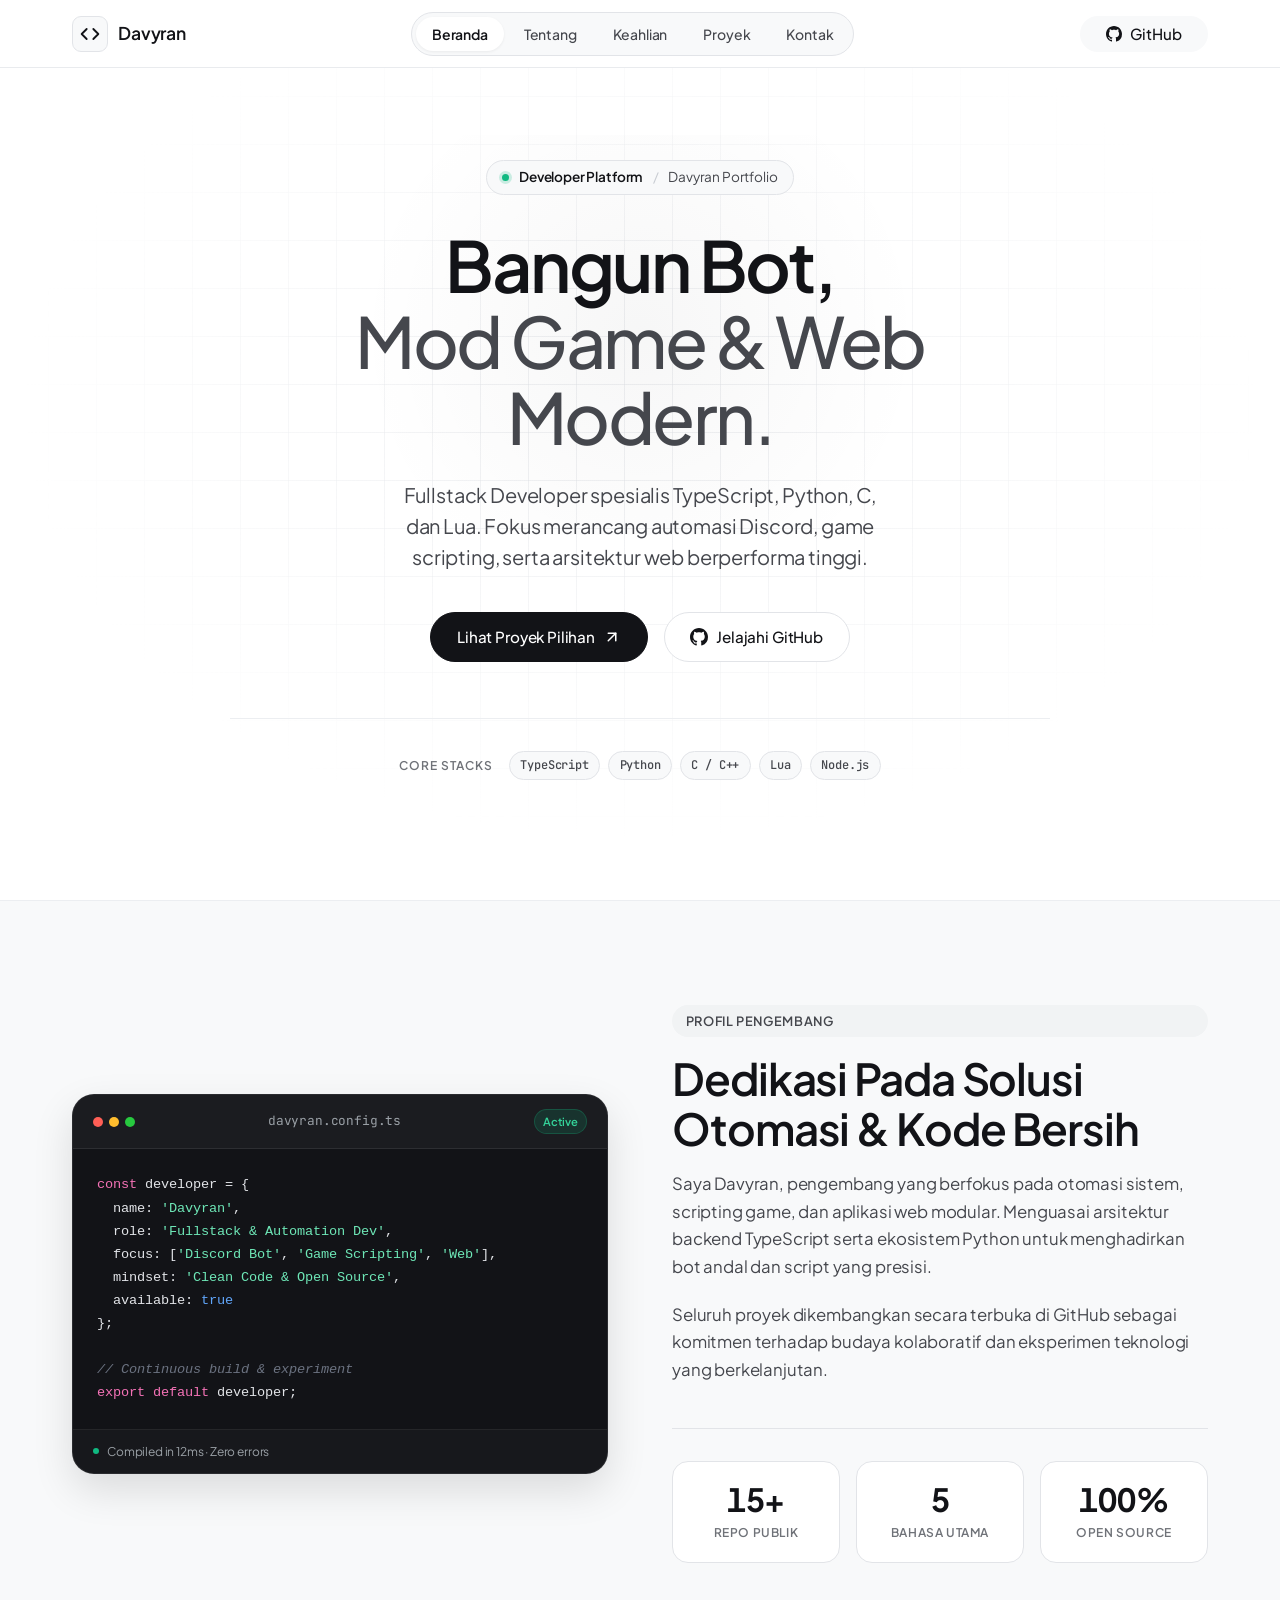
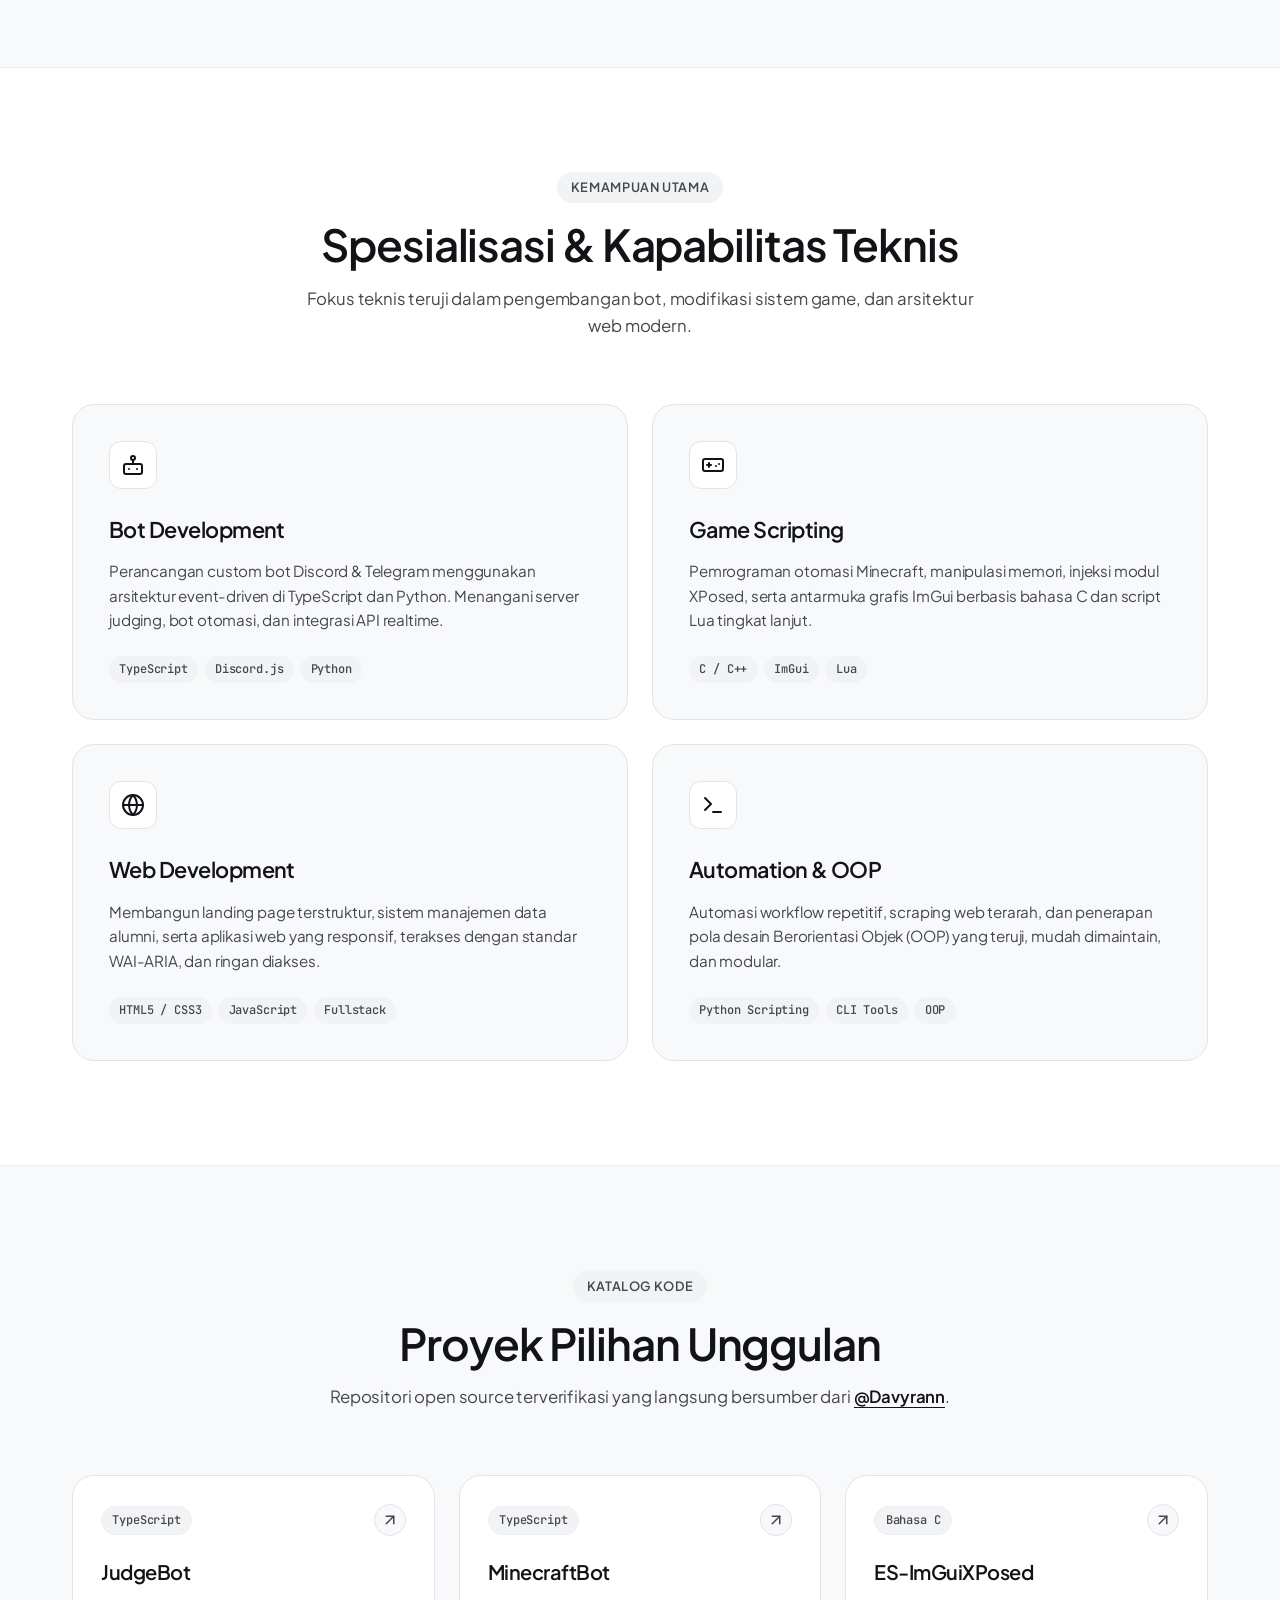
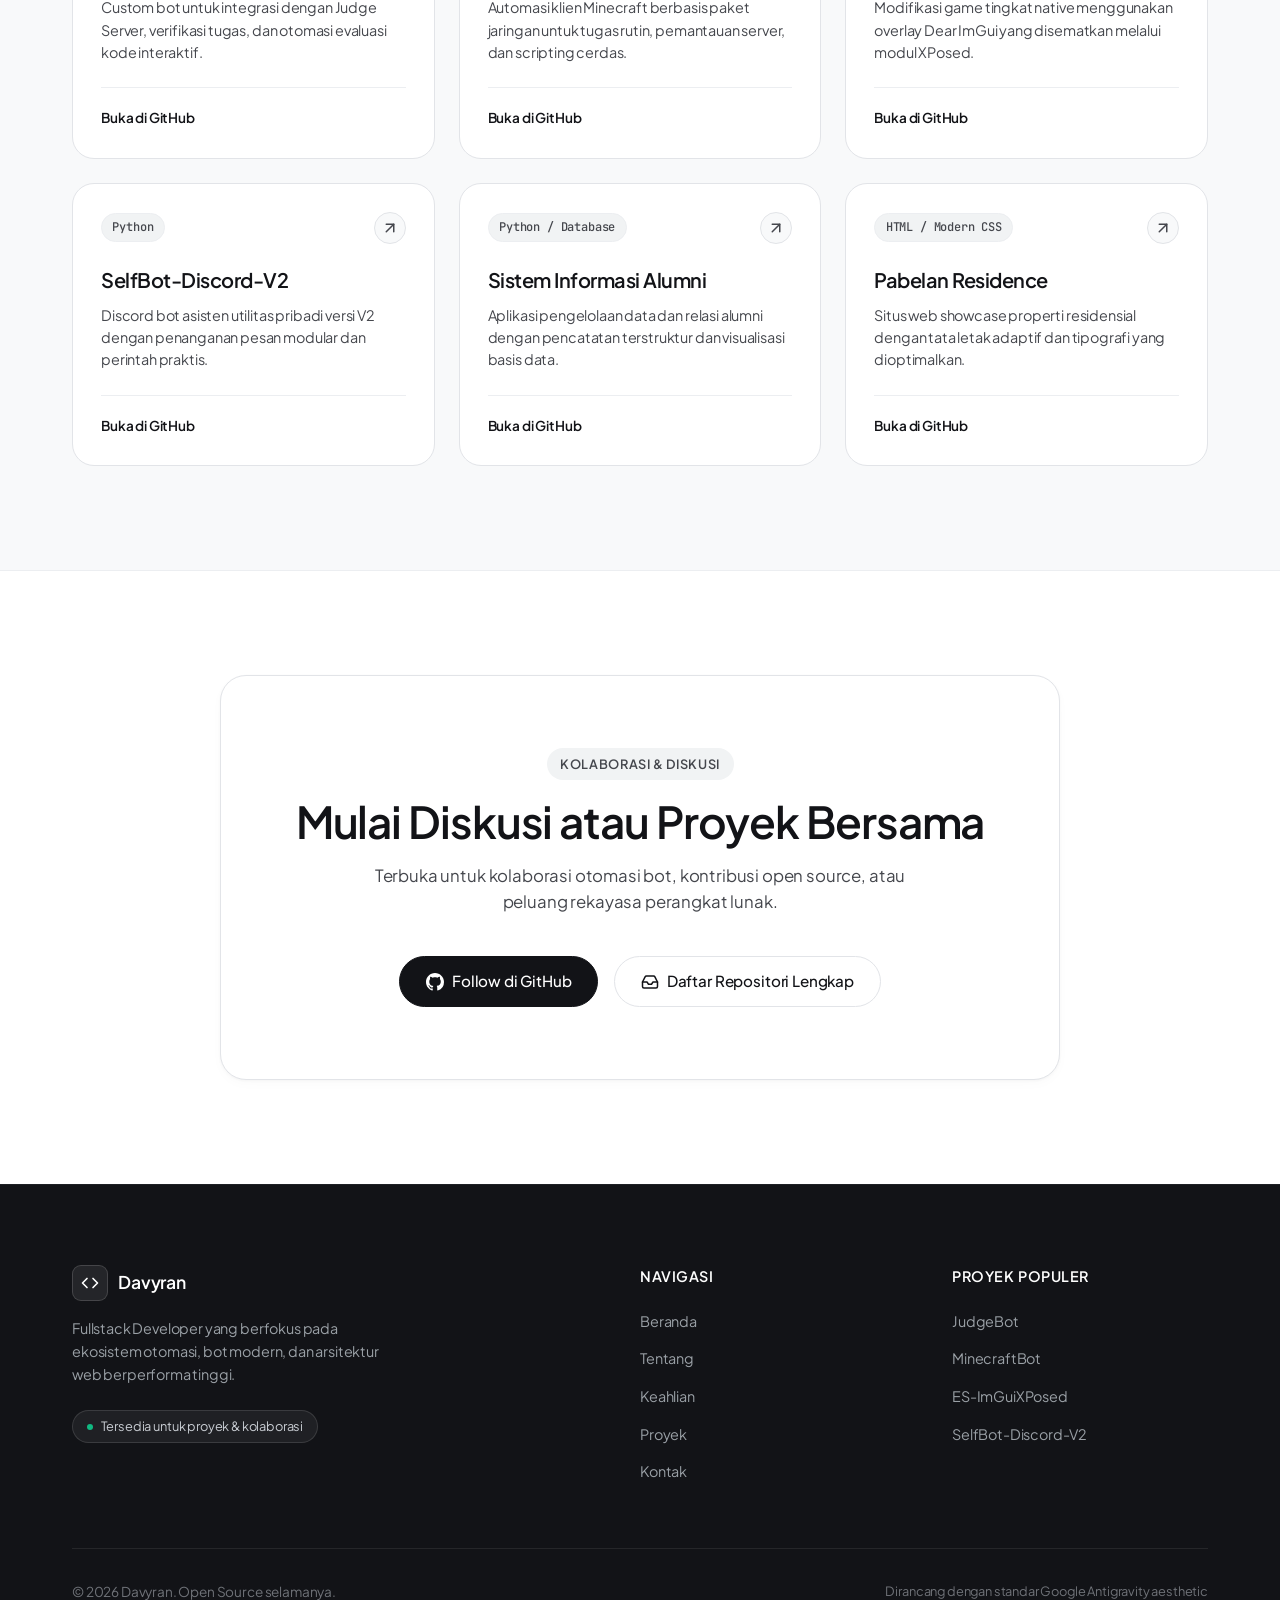
==== commit bb6e4585: "Implement code changes to enhance functionality and improve performance" ====
--- a/index.html
+++ b/index.html
@@ -18,12 +18,12 @@
     <meta property="og:image" content="https://picsum.photos/seed/davyran/1200/630">
 
     <link rel="icon"
-        href="data:image/svg+xml,<svg xmlns=%22http://www.w3.org/2000/svg%22 viewBox=%220 0 100 100%22><text y=%22.9em%22 font-size=%2290%22>👨‍💻</text></svg>">
+        href="data:image/svg+xml,<svg xmlns=%22http://www.w3.org/2000/svg%22 viewBox=%220 0 24 24%22 fill=%22none%22 stroke=%22%23121317%22 stroke-width=%222%22 stroke-linecap=%22round%22 stroke-linejoin=%22round%22><polyline points=%2216 18 22 12 16 6%22/><polyline points=%228 6 2 12 8 18%22/></svg>">
 
     <link rel="preconnect" href="https://fonts.googleapis.com">
     <link rel="preconnect" href="https://fonts.gstatic.com" crossorigin>
     <link
-        href="https://fonts.googleapis.com/css2?family=Outfit:wght@400;500;600;700&family=Space+Grotesk:wght@500;600;700&display=swap"
+        href="https://fonts.googleapis.com/css2?family=Plus+Jakarta+Sans:wght@400;500;600;700&family=JetBrains+Mono:wght@400;500;600&display=swap"
         rel="stylesheet">
 
     <link rel="stylesheet" href="style.css">
@@ -35,9 +35,14 @@
 
     <nav class="navbar" id="navbar">
         <div class="nav-container">
-            <a href="#" class="nav-logo">
-                <span class="logo-icon">👨‍💻</span>
-                <span>Davyran</span>
+            <a href="#" class="nav-logo" aria-label="Davyran - Beranda">
+                <span class="logo-mark">
+                    <svg width="20" height="20" viewBox="0 0 24 24" fill="none" stroke="currentColor" stroke-width="2.2" stroke-linecap="round" stroke-linejoin="round">
+                        <polyline points="16 18 22 12 16 6"></polyline>
+                        <polyline points="8 6 2 12 8 18"></polyline>
+                    </svg>
+                </span>
+                <span class="logo-text">Davyran</span>
             </a>
 
             <ul class="nav-links" id="navLinks">
@@ -48,63 +53,124 @@
                 <li><a href="#contact">Kontak</a></li>
             </ul>
 
-            <button class="nav-toggle" id="navToggle" aria-label="Buka menu" aria-expanded="false" aria-controls="navLinks">
-                <span></span> <span></span>
-                <span></span>
-            </button>
+            <div class="nav-actions">
+                <a href="https://github.com/Davyrann" target="_blank" rel="noopener" class="btn btn-nav">
+                    <svg width="16" height="16" viewBox="0 0 24 24" fill="currentColor">
+                        <path d="M12 0C5.37 0 0 5.37 0 12c0 5.31 3.435 9.795 8.205 11.385.6.105.825-.255.825-.57 0-.285-.015-1.23-.015-2.235-3.015.555-3.795-.735-4.035-1.41-.135-.345-.72-1.41-1.23-1.695-.42-.225-1.02-.78-.015-.795.945-.015 1.62.87 1.845 1.23 1.08 1.815 2.805 1.305 3.495.99.105-.78.42-1.305.765-1.605-2.67-.3-5.46-1.335-5.46-5.925 0-1.305.465-2.385 1.23-3.225-.12-.3-.54-1.53.12-3.18 0 0 1.005-.315 3.3 1.23.96-.27 1.98-.405 3-.405s2.04.135 3 .405c2.295-1.56 3.3-1.23 3.3-1.23.66 1.65.24 2.88.12 3.18.765.84 1.23 1.905 1.23 3.225 0 4.605-2.805 5.625-5.475 5.925.435.375.81 1.095.81 2.22 0 1.605-.015 2.895-.015 3.3 0 .315.225.69.825.57A12.02 12.02 0 0024 12c0-6.63-5.37-12-12-12z"/>
+                    </svg>
+                    <span>GitHub</span>
+                </a>
+                <button class="nav-toggle" id="navToggle" aria-label="Buka menu" aria-expanded="false" aria-controls="navLinks">
+                    <span></span>
+                    <span></span>
+                </button>
+            </div>
         </div>
     </nav>
 
     <main id="main">
 
+    <!-- HERO SECTION -->
     <section class="hero section" id="home">
-        <div class="particles" id="particles"></div>
-        <div class="hero-glow"></div>
-        <div class="hero-glow"></div>
-
-        <div class="hero-content">
-            <span class="hero-badge">👋 Halo, saya Davyran</span>
-
-            <h1 class="hero-title">
-                Bangun Bot,<br>
-                <span class="highlight">Mod & Web</span>
-            </h1>
-
-            <p class="hero-subtitle">
-                Fullstack Developer — TypeScript, Python, C, Lua.
-                Bikin Discord bot, game automation, dan web app.
-            </p>
-
-            <div class="hero-buttons">
-                <a href="#projects" class="btn btn-primary">
-                    🚀 Lihat Proyek
-                </a>
-                <a href="https://github.com/Davyrann" target="_blank" rel="noopener" class="btn btn-secondary">
-                    ⭐ GitHub Saya
-                </a>
+        <div class="hero-backdrop" aria-hidden="true">
+            <div class="hero-grid"></div>
+            <div class="hero-radial-glow"></div>
+            <div class="particles" id="particles"></div>
+        </div>
+
+        <div class="container hero-container">
+            <div class="hero-content">
+                <div class="hero-badge animate-on-scroll">
+                    <span class="badge-dot"></span>
+                    <span class="badge-tag">Developer Platform</span>
+                    <span class="badge-separator">/</span>
+                    <span class="badge-text">Davyran Portfolio</span>
+                </div>
+
+                <h1 class="hero-title animate-on-scroll delay-1">
+                    Bangun Bot,<br>
+                    <span class="hero-title-highlight">Mod Game & Web Modern.</span>
+                </h1>
+
+                <p class="hero-subtitle animate-on-scroll delay-2">
+                    Fullstack Developer spesialis TypeScript, Python, C, dan Lua. Fokus merancang automasi Discord, game scripting, serta arsitektur web berperforma tinggi.
+                </p>
+
+                <div class="hero-buttons animate-on-scroll delay-3">
+                    <a href="#projects" class="btn btn-primary">
+                        <span>Lihat Proyek Pilihan</span>
+                        <svg width="18" height="18" viewBox="0 0 24 24" fill="none" stroke="currentColor" stroke-width="2" stroke-linecap="round" stroke-linejoin="round">
+                            <line x1="7" y1="17" x2="17" y2="7"></line>
+                            <polyline points="7 7 17 7 17 17"></polyline>
+                        </svg>
+                    </a>
+                    <a href="https://github.com/Davyrann" target="_blank" rel="noopener" class="btn btn-secondary">
+                        <svg width="18" height="18" viewBox="0 0 24 24" fill="currentColor">
+                            <path d="M12 0C5.37 0 0 5.37 0 12c0 5.31 3.435 9.795 8.205 11.385.6.105.825-.255.825-.57 0-.285-.015-1.23-.015-2.235-3.015.555-3.795-.735-4.035-1.41-.135-.345-.72-1.41-1.23-1.695-.42-.225-1.02-.78-.015-.795.945-.015 1.62.87 1.845 1.23 1.08 1.815 2.805 1.305 3.495.99.105-.78.42-1.305.765-1.605-2.67-.3-5.46-1.335-5.46-5.925 0-1.305.465-2.385 1.23-3.225-.12-.3-.54-1.53.12-3.18 0 0 1.005-.315 3.3 1.23.96-.27 1.98-.405 3-.405s2.04.135 3 .405c2.295-1.56 3.3-1.23 3.3-1.23.66 1.65.24 2.88.12 3.18.765.84 1.23 1.905 1.23 3.225 0 4.605-2.805 5.625-5.475 5.925.435.375.81 1.095.81 2.22 0 1.605-.015 2.895-.015 3.3 0 .315.225.69.825.57A12.02 12.02 0 0024 12c0-6.63-5.37-12-12-12z"/>
+                        </svg>
+                        <span>Jelajahi GitHub</span>
+                    </a>
+                </div>
+
+                <div class="hero-tech-strip animate-on-scroll delay-4">
+                    <span class="tech-label">Core Stacks</span>
+                    <div class="tech-pills">
+                        <span class="tech-pill">TypeScript</span>
+                        <span class="tech-pill">Python</span>
+                        <span class="tech-pill">C / C++</span>
+                        <span class="tech-pill">Lua</span>
+                        <span class="tech-pill">Node.js</span>
+                    </div>
+                </div>
             </div>
         </div>
     </section>
 
+    <!-- ABOUT SECTION -->
     <section class="about section" id="about">
         <div class="container">
             <div class="about-container">
 
                 <div class="about-visual animate-on-scroll">
-                    <div class="about-image-placeholder">
-                        🧑‍💻
+                    <div class="code-terminal-card">
+                        <div class="terminal-header">
+                            <div class="terminal-dots">
+                                <span class="dot red"></span>
+                                <span class="dot yellow"></span>
+                                <span class="dot green"></span>
+                            </div>
+                            <span class="terminal-title">davyran.config.ts</span>
+                            <span class="terminal-pill">Active</span>
+                        </div>
+                        <div class="terminal-body">
+                            <pre><code><span class="c-keyword">const</span> developer = {
+  name: <span class="c-string">'Davyran'</span>,
+  role: <span class="c-string">'Fullstack & Automation Dev'</span>,
+  focus: [<span class="c-string">'Discord Bot'</span>, <span class="c-string">'Game Scripting'</span>, <span class="c-string">'Web'</span>],
+  mindset: <span class="c-string">'Clean Code & Open Source'</span>,
+  available: <span class="c-boolean">true</span>
+};
+
+<span class="c-comment">// Continuous build & experiment</span>
+<span class="c-keyword">export default</span> developer;</code></pre>
+                        </div>
+                        <div class="terminal-footer">
+                            <div class="terminal-status">
+                                <span class="status-indicator"></span>
+                                <span>Compiled in 12ms · Zero errors</span>
+                            </div>
+                        </div>
                     </div>
                 </div>
 
                 <div class="about-content animate-on-scroll delay-2">
-                    <h2>Tentang Saya</h2>
+                    <div class="section-tag">Profil Pengembang</div>
+                    <h2 class="section-title">Dedikasi Pada Solusi Otomasi & Kode Bersih</h2>
                     <p>
-                        Saya Davyran, developer yang suka automation dan game scripting.
-                        Fokus di TypeScript dan Python — dari Discord bot sampai Minecraft automation.
+                        Saya Davyran, pengembang yang berfokus pada otomasi sistem, scripting game, dan aplikasi web modular. Menguasai arsitektur backend TypeScript serta ekosistem Python untuk menghadirkan bot andal dan script yang presisi.
                     </p>
                     <p>
-                        Semua proyek saya open di GitHub. Senang eksperimen hal baru:
-                        bot, mod, web, dan tools kecil yang berguna.
+                        Seluruh proyek dikembangkan secara terbuka di GitHub sebagai komitmen terhadap budaya kolaboratif dan eksperimen teknologi yang berkelanjutan.
                     </p>
 
                     <div class="about-stats">
@@ -114,7 +180,7 @@
                         </div>
                         <div class="stat-item">
                             <div class="stat-number">5</div>
-                            <div class="stat-label">Bahasa</div>
+                            <div class="stat-label">Bahasa Utama</div>
                         </div>
                         <div class="stat-item">
                             <div class="stat-number">100%</div>
@@ -127,153 +193,282 @@
         </div>
     </section>
 
+    <!-- SKILLS SECTION -->
     <section class="services section" id="skills">
         <div class="container">
             <div class="section-header animate-on-scroll">
-                <h2>Keahlian</h2>
-                <p>Apa yang saya kerjakan sehari-hari</p>
+                <div class="section-tag">Kemampuan Utama</div>
+                <h2 class="section-title">Spesialisasi & Kapabilitas Teknis</h2>
+                <p class="section-desc">Fokus teknis teruji dalam pengembangan bot, modifikasi sistem game, dan arsitektur web modern.</p>
             </div>
 
             <div class="services-grid">
 
                 <div class="service-card animate-on-scroll delay-1">
-                    <div class="service-icon">🤖</div>
+                    <div class="service-icon-box">
+                        <svg width="24" height="24" viewBox="0 0 24 24" fill="none" stroke="currentColor" stroke-width="2" stroke-linecap="round" stroke-linejoin="round">
+                            <rect x="3" y="11" width="18" height="10" rx="2"></rect>
+                            <circle cx="12" cy="5" r="2"></circle>
+                            <path d="M12 7v4"></path>
+                            <line x1="8" y1="16" x2="8" y2="16"></line>
+                            <line x1="16" y1="16" x2="16" y2="16"></line>
+                        </svg>
+                    </div>
                     <h3>Bot Development</h3>
-                    <p>Discord & Telegram bot pakai TypeScript dan Python. JudgeBot, MinecraftBot, Selfbot.</p>
+                    <p>Perancangan custom bot Discord & Telegram menggunakan arsitektur event-driven di TypeScript dan Python. Menangani server judging, bot otomasi, dan integrasi API realtime.</p>
+                    <div class="card-tags">
+                        <span class="card-tag">TypeScript</span>
+                        <span class="card-tag">Discord.js</span>
+                        <span class="card-tag">Python</span>
+                    </div>
                 </div>
 
                 <div class="service-card animate-on-scroll delay-2">
-                    <div class="service-icon">🎮</div>
+                    <div class="service-icon-box">
+                        <svg width="24" height="24" viewBox="0 0 24 24" fill="none" stroke="currentColor" stroke-width="2" stroke-linecap="round" stroke-linejoin="round">
+                            <line x1="6" y1="12" x2="10" y2="12"></line>
+                            <line x1="8" y1="10" x2="8" y2="14"></line>
+                            <line x1="15" y1="13" x2="15.01" y2="13"></line>
+                            <line x1="18" y1="11" x2="18.01" y2="11"></line>
+                            <rect x="2" y="6" width="20" height="12" rx="2"></rect>
+                        </svg>
+                    </div>
                     <h3>Game Scripting</h3>
-                    <p>Minecraft macro, Lua script, dan game mod. ES-ImGuiXPosed pakai C.</p>
+                    <p>Pemrograman otomasi Minecraft, manipulasi memori, injeksi modul XPosed, serta antarmuka grafis ImGui berbasis bahasa C dan script Lua tingkat lanjut.</p>
+                    <div class="card-tags">
+                        <span class="card-tag">C / C++</span>
+                        <span class="card-tag">ImGui</span>
+                        <span class="card-tag">Lua</span>
+                    </div>
                 </div>
 
                 <div class="service-card animate-on-scroll delay-3">
-                    <div class="service-icon">🌐</div>
+                    <div class="service-icon-box">
+                        <svg width="24" height="24" viewBox="0 0 24 24" fill="none" stroke="currentColor" stroke-width="2" stroke-linecap="round" stroke-linejoin="round">
+                            <circle cx="12" cy="12" r="10"></circle>
+                            <line x1="2" y1="12" x2="22" y2="12"></line>
+                            <path d="M12 2a15.3 15.3 0 0 1 4 10 15.3 15.3 0 0 1-4 10 15.3 15.3 0 0 1-4-10 15.3 15.3 0 0 1 4-10z"></path>
+                        </svg>
+                    </div>
                     <h3>Web Development</h3>
-                    <p>Landing page, real estate web, sistem informasi alumni. HTML, CSS, Python.</p>
+                    <p>Membangun landing page terstruktur, sistem manajemen data alumni, serta aplikasi web yang responsif, terakses dengan standar WAI-ARIA, dan ringan diakses.</p>
+                    <div class="card-tags">
+                        <span class="card-tag">HTML5 / CSS3</span>
+                        <span class="card-tag">JavaScript</span>
+                        <span class="card-tag">Fullstack</span>
+                    </div>
                 </div>
 
                 <div class="service-card animate-on-scroll delay-4">
-                    <div class="service-icon">⚙️</div>
+                    <div class="service-icon-box">
+                        <svg width="24" height="24" viewBox="0 0 24 24" fill="none" stroke="currentColor" stroke-width="2" stroke-linecap="round" stroke-linejoin="round">
+                            <polyline points="4 17 10 11 4 5"></polyline>
+                            <line x1="12" y1="19" x2="20" y2="19"></line>
+                        </svg>
+                    </div>
                     <h3>Automation & OOP</h3>
-                    <p>Python scripting, automation tools, dan praktik OOP bersih.</p>
+                    <p>Automasi workflow repetitif, scraping web terarah, dan penerapan pola desain Berorientasi Objek (OOP) yang teruji, mudah dimaintain, dan modular.</p>
+                    <div class="card-tags">
+                        <span class="card-tag">Python Scripting</span>
+                        <span class="card-tag">CLI Tools</span>
+                        <span class="card-tag">OOP</span>
+                    </div>
                 </div>
 
             </div>
         </div>
     </section>
 
+    <!-- PROJECTS SECTION -->
     <section class="tools section" id="projects">
         <div class="container">
             <div class="section-header animate-on-scroll">
-                <h2>Proyek Pilihan</h2>
-                <p>Langsung dari GitHub <a href="https://github.com/Davyrann" target="_blank" rel="noopener" class="section-link">@Davyrann</a></p>
+                <div class="section-tag">Katalog Kode</div>
+                <h2 class="section-title">Proyek Pilihan Unggulan</h2>
+                <p class="section-desc">Repositori open source terverifikasi yang langsung bersumber dari <a href="https://github.com/Davyrann" target="_blank" rel="noopener" class="section-link">@Davyrann</a>.</p>
             </div>
 
             <div class="tools-grid">
 
                 <a href="https://github.com/Davyrann/JudgeBot" target="_blank" rel="noopener"
                     class="tool-card animate-on-scroll delay-1">
-                    <div class="tool-icon">⚖️</div>
-                    <h3>JudgeBot</h3>
-                    <p>Custom bot untuk Judge Server. TypeScript.</p>
-                    <span class="tool-link">
-                        Lihat di GitHub →
-                    </span>
+                    <div class="tool-card-top">
+                        <span class="tool-badge">TypeScript</span>
+                        <span class="tool-arrow">
+                            <svg width="18" height="18" viewBox="0 0 24 24" fill="none" stroke="currentColor" stroke-width="2" stroke-linecap="round" stroke-linejoin="round">
+                                <line x1="7" y1="17" x2="17" y2="7"></line>
+                                <polyline points="7 7 17 7 17 17"></polyline>
+                            </svg>
+                        </span>
+                    </div>
+                    <div class="tool-card-content">
+                        <h3>JudgeBot</h3>
+                        <p>Custom bot untuk integrasi dengan Judge Server, verifikasi tugas, dan otomasi evaluasi kode interaktif.</p>
+                    </div>
+                    <div class="tool-card-footer">
+                        <span class="tool-link-text">Buka di GitHub</span>
+                    </div>
                 </a>
 
                 <a href="https://github.com/Davyrann/MinecraftBot" target="_blank" rel="noopener"
                     class="tool-card animate-on-scroll delay-2">
-                    <div class="tool-icon">⛏️</div>
-                    <h3>MinecraftBot</h3>
-                    <p>Minecraft automation bot. TypeScript.</p>
-                    <span class="tool-link">
-                        Lihat di GitHub →
-                    </span>
+                    <div class="tool-card-top">
+                        <span class="tool-badge">TypeScript</span>
+                        <span class="tool-arrow">
+                            <svg width="18" height="18" viewBox="0 0 24 24" fill="none" stroke="currentColor" stroke-width="2" stroke-linecap="round" stroke-linejoin="round">
+                                <line x1="7" y1="17" x2="17" y2="7"></line>
+                                <polyline points="7 7 17 7 17 17"></polyline>
+                            </svg>
+                        </span>
+                    </div>
+                    <div class="tool-card-content">
+                        <h3>MinecraftBot</h3>
+                        <p>Automasi klien Minecraft berbasis paket jaringan untuk tugas rutin, pemantauan server, dan scripting cerdas.</p>
+                    </div>
+                    <div class="tool-card-footer">
+                        <span class="tool-link-text">Buka di GitHub</span>
+                    </div>
                 </a>
 
                 <a href="https://github.com/Davyrann/ES-ImGuiXPosed" target="_blank" rel="noopener"
                     class="tool-card animate-on-scroll delay-3">
-                    <div class="tool-icon">🎮</div>
-                    <h3>ES-ImGuiXPosed</h3>
-                    <p>Game mod / overlay pakai ImGui. Bahasa C.</p>
-                    <span class="tool-link">
-                        Lihat di GitHub →
-                    </span>
+                    <div class="tool-card-top">
+                        <span class="tool-badge">Bahasa C</span>
+                        <span class="tool-arrow">
+                            <svg width="18" height="18" viewBox="0 0 24 24" fill="none" stroke="currentColor" stroke-width="2" stroke-linecap="round" stroke-linejoin="round">
+                                <line x1="7" y1="17" x2="17" y2="7"></line>
+                                <polyline points="7 7 17 7 17 17"></polyline>
+                            </svg>
+                        </span>
+                    </div>
+                    <div class="tool-card-content">
+                        <h3>ES-ImGuiXPosed</h3>
+                        <p>Modifikasi game tingkat native menggunakan overlay Dear ImGui yang disematkan melalui modul XPosed.</p>
+                    </div>
+                    <div class="tool-card-footer">
+                        <span class="tool-link-text">Buka di GitHub</span>
+                    </div>
                 </a>
 
                 <a href="https://github.com/Davyrann/SelfBot-Discord-V2" target="_blank" rel="noopener"
                     class="tool-card animate-on-scroll delay-1">
-                    <div class="tool-icon">💬</div>
-                    <h3>SelfBot-Discord-V2</h3>
-                    <p>Discord selfbot versi rapi. Python.</p>
-                    <span class="tool-link">
-                        Lihat di GitHub →
-                    </span>
+                    <div class="tool-card-top">
+                        <span class="tool-badge">Python</span>
+                        <span class="tool-arrow">
+                            <svg width="18" height="18" viewBox="0 0 24 24" fill="none" stroke="currentColor" stroke-width="2" stroke-linecap="round" stroke-linejoin="round">
+                                <line x1="7" y1="17" x2="17" y2="7"></line>
+                                <polyline points="7 7 17 7 17 17"></polyline>
+                            </svg>
+                        </span>
+                    </div>
+                    <div class="tool-card-content">
+                        <h3>SelfBot-Discord-V2</h3>
+                        <p>Discord bot asisten utilitas pribadi versi V2 dengan penanganan pesan modular dan perintah praktis.</p>
+                    </div>
+                    <div class="tool-card-footer">
+                        <span class="tool-link-text">Buka di GitHub</span>
+                    </div>
                 </a>
 
                 <a href="https://github.com/Davyrann/Sistem-Informasi-Alumni" target="_blank" rel="noopener"
                     class="tool-card animate-on-scroll delay-2">
-                    <div class="tool-icon">🎓</div>
-                    <h3>Sistem Informasi Alumni</h3>
-                    <p>Aplikasi data alumni. Python.</p>
-                    <span class="tool-link">
-                        Lihat di GitHub →
-                    </span>
+                    <div class="tool-card-top">
+                        <span class="tool-badge">Python / Database</span>
+                        <span class="tool-arrow">
+                            <svg width="18" height="18" viewBox="0 0 24 24" fill="none" stroke="currentColor" stroke-width="2" stroke-linecap="round" stroke-linejoin="round">
+                                <line x1="7" y1="17" x2="17" y2="7"></line>
+                                <polyline points="7 7 17 7 17 17"></polyline>
+                            </svg>
+                        </span>
+                    </div>
+                    <div class="tool-card-content">
+                        <h3>Sistem Informasi Alumni</h3>
+                        <p>Aplikasi pengelolaan data dan relasi alumni dengan pencatatan terstruktur dan visualisasi basis data.</p>
+                    </div>
+                    <div class="tool-card-footer">
+                        <span class="tool-link-text">Buka di GitHub</span>
+                    </div>
                 </a>
 
                 <a href="https://github.com/Davyrann/Pabelan-Residence" target="_blank" rel="noopener"
                     class="tool-card animate-on-scroll delay-3">
-                    <div class="tool-icon">🏠</div>
-                    <h3>Pabelan Residence</h3>
-                    <p>Website real estate, tugas Desain Web. HTML/CSS.</p>
-                    <span class="tool-link">
-                        Lihat di GitHub →
-                    </span>
+                    <div class="tool-card-top">
+                        <span class="tool-badge">HTML / Modern CSS</span>
+                        <span class="tool-arrow">
+                            <svg width="18" height="18" viewBox="0 0 24 24" fill="none" stroke="currentColor" stroke-width="2" stroke-linecap="round" stroke-linejoin="round">
+                                <line x1="7" y1="17" x2="17" y2="7"></line>
+                                <polyline points="7 7 17 7 17 17"></polyline>
+                            </svg>
+                        </span>
+                    </div>
+                    <div class="tool-card-content">
+                        <h3>Pabelan Residence</h3>
+                        <p>Situs web showcase properti residensial dengan tata letak adaptif dan tipografi yang dioptimalkan.</p>
+                    </div>
+                    <div class="tool-card-footer">
+                        <span class="tool-link-text">Buka di GitHub</span>
+                    </div>
                 </a>
 
             </div>
         </div>
     </section>
 
+    <!-- CONTACT SECTION -->
     <section class="contact section" id="contact">
         <div class="container">
-            <div class="section-header animate-on-scroll">
-                <h2>Mari Terhubung</h2>
-                <p>Terbuka untuk kolaborasi dan proyek seru</p>
-            </div>
-
-            <div class="hero-buttons">
-                <a href="https://github.com/Davyrann" target="_blank" rel="noopener" class="btn btn-primary">
-                    ⭐ Follow di GitHub
-                </a>
-                <a href="https://github.com/Davyrann?tab=repositories" target="_blank" rel="noopener" class="btn btn-secondary">
-                    📦 Semua Repo
-                </a>
+            <div class="contact-box animate-on-scroll">
+                <div class="section-tag">Kolaborasi & Diskusi</div>
+                <h2 class="section-title">Mulai Diskusi atau Proyek Bersama</h2>
+                <p class="section-desc">Terbuka untuk kolaborasi otomasi bot, kontribusi open source, atau peluang rekayasa perangkat lunak.</p>
+
+                <div class="hero-buttons">
+                    <a href="https://github.com/Davyrann" target="_blank" rel="noopener" class="btn btn-primary">
+                        <svg width="18" height="18" viewBox="0 0 24 24" fill="currentColor">
+                            <path d="M12 0C5.37 0 0 5.37 0 12c0 5.31 3.435 9.795 8.205 11.385.6.105.825-.255.825-.57 0-.285-.015-1.23-.015-2.235-3.015.555-3.795-.735-4.035-1.41-.135-.345-.72-1.41-1.23-1.695-.42-.225-1.02-.78-.015-.795.945-.015 1.62.87 1.845 1.23 1.08 1.815 2.805 1.305 3.495.99.105-.78.42-1.305.765-1.605-2.67-.3-5.46-1.335-5.46-5.925 0-1.305.465-2.385 1.23-3.225-.12-.3-.54-1.53.12-3.18 0 0 1.005-.315 3.3 1.23.96-.27 1.98-.405 3-.405s2.04.135 3 .405c2.295-1.56 3.3-1.23 3.3-1.23.66 1.65.24 2.88.12 3.18.765.84 1.23 1.905 1.23 3.225 0 4.605-2.805 5.625-5.475 5.925.435.375.81 1.095.81 2.22 0 1.605-.015 2.895-.015 3.3 0 .315.225.69.825.57A12.02 12.02 0 0024 12c0-6.63-5.37-12-12-12z"/>
+                        </svg>
+                        <span>Follow di GitHub</span>
+                    </a>
+                    <a href="https://github.com/Davyrann?tab=repositories" target="_blank" rel="noopener" class="btn btn-secondary">
+                        <svg width="18" height="18" viewBox="0 0 24 24" fill="none" stroke="currentColor" stroke-width="2" stroke-linecap="round" stroke-linejoin="round">
+                            <polyline points="22 12 16 12 14 15 10 15 8 12 2 12"></polyline>
+                            <path d="M5.45 5.11L2 12v6a2 2 0 0 0 2 2h16a2 2 0 0 0 2-2v-6l-3.45-6.89A2 2 0 0 0 16.76 4H7.24a2 2 0 0 0-1.79 1.11z"></path>
+                        </svg>
+                        <span>Daftar Repositori Lengkap</span>
+                    </a>
+                </div>
             </div>
         </div>
     </section>
 
     </main>
 
+    <!-- FOOTER -->
     <footer class="footer">
         <div class="container">
             <div class="footer-container">
 
                 <div class="footer-brand">
                     <a href="#" class="nav-logo">
-                        <span class="logo-icon">👨‍💻</span>
+                        <span class="logo-mark">
+                            <svg width="18" height="18" viewBox="0 0 24 24" fill="none" stroke="currentColor" stroke-width="2.2" stroke-linecap="round" stroke-linejoin="round">
+                                <polyline points="16 18 22 12 16 6"></polyline>
+                                <polyline points="8 6 2 12 8 18"></polyline>
+                            </svg>
+                        </span>
                         <span>Davyran</span>
                     </a>
                     <p>
-                        Fullstack Developer — bot, mod, dan web.
-                        Dibuat dengan ❤️ dan neobrutalism.
+                        Fullstack Developer yang berfokus pada ekosistem otomasi, bot modern, dan arsitektur web berperforma tinggi.
                     </p>
+                    <div class="footer-status-pill">
+                        <span class="status-indicator"></span>
+                        <span>Tersedia untuk proyek & kolaborasi</span>
+                    </div>
                 </div>
 
                 <div class="footer-links">
-                    <h4>Menu</h4>
+                    <h4>Navigasi</h4>
                     <ul>
                         <li><a href="#home">Beranda</a></li>
                         <li><a href="#about">Tentang</a></li>
@@ -284,11 +479,12 @@
                 </div>
 
                 <div class="footer-links">
-                    <h4>Proyek</h4>
+                    <h4>Proyek Populer</h4>
                     <ul>
                         <li><a href="https://github.com/Davyrann/JudgeBot" target="_blank" rel="noopener">JudgeBot</a></li>
                         <li><a href="https://github.com/Davyrann/MinecraftBot" target="_blank" rel="noopener">MinecraftBot</a></li>
                         <li><a href="https://github.com/Davyrann/ES-ImGuiXPosed" target="_blank" rel="noopener">ES-ImGuiXPosed</a></li>
+                        <li><a href="https://github.com/Davyrann/SelfBot-Discord-V2" target="_blank" rel="noopener">SelfBot-Discord-V2</a></li>
                     </ul>
                 </div>
 
@@ -296,12 +492,11 @@
 
             <div class="footer-bottom">
                 <p class="footer-copyright">
-                    © 2026 Davyran. Open source selamanya 🚀
+                    © 2026 Davyran. Open Source selamanya.
                 </p>
 
-                <div class="footer-disclaimer">
-                    <span class="ai-icon">💼</span>
-                    <span>Open to work — ayo kolaborasi</span>
+                <div class="footer-credentials">
+                    <span>Dirancang dengan standar Google Antigravity aesthetic</span>
                 </div>
             </div>
         </div>
--- a/style.css
+++ b/style.css
@@ -1,200 +1,1161 @@
+/* ============================================================================
+   Google Antigravity Aesthetic - Davyran Developer Portfolio
+   Based on DESIGN.md (https://antigravity.google/)
+   ============================================================================ */
+
 :root {
-  --bg: #FFFDF5;
-  --ink: #111111;
-  --c-yellow: #FFDE59;
-  --c-pink: #FF90E8;
-  --c-cyan: #7FDBFF;
-  --c-lime: #A8FF53;
-  --c-orange: #FF6B35;
-  --bg-card: #FFFFFF;
-  --text-primary: var(--ink);
-  --text-secondary: #333333;
-  --text-muted: #666666;
-  --border: 3px solid var(--ink);
-  --border-thin: 2px solid var(--ink);
-  --shadow: 6px 6px 0 0 var(--ink);
-  --shadow-sm: 4px 4px 0 0 var(--ink);
-  --shadow-lg: 8px 8px 0 0 var(--ink);
-  --radius-md: 16px;
-  --radius-lg: 20px;
-  --radius-sm: 10px;
-  --space-xs: 0.5rem;
-  --space-sm: 1rem;
-  --space-md: 2rem;
-  --space-lg: 4rem;
-  --space-xl: 6rem;
-  --font-primary: 'Outfit', sans-serif;
-  --font-display: 'Space Grotesk', sans-serif;
-}
-
-*, *::before, *::after { margin: 0; padding: 0; box-sizing: border-box; }
-html { scroll-behavior: smooth; font-size: 16px; }
-body { font-family: var(--font-primary); background: var(--bg); color: var(--ink); line-height: 1.6; overflow-x: hidden; }
-a { text-decoration: none; color: inherit; }
-ul, ol { list-style: none; }
-img { max-width: 100%; height: auto; display: block; }
-
-.skip-link { position: absolute; top: -100px; left: var(--space-sm); z-index: 1100; padding: 0.7rem 1.2rem; background: var(--c-yellow); color: var(--ink); font-family: var(--font-display); font-weight: 700; border: var(--border); border-radius: 10px; box-shadow: var(--shadow-sm); transition: top 0.2s ease; }
-.skip-link:focus { top: var(--space-sm); }
-
-:focus-visible { outline: 3px solid var(--ink); outline-offset: 3px; }
-.footer :focus-visible { outline-color: var(--c-yellow); }
-
-h1, h2, h3, h4, h5, h6 { font-family: var(--font-display); font-weight: 700; line-height: 1.1; color: var(--ink); }
-h1 { font-size: clamp(2.6rem, 5vw, 4.2rem); letter-spacing: -1.5px; }
-h2 { font-size: clamp(2rem, 4vw, 3rem); letter-spacing: -1px; }
-h3 { font-size: clamp(1.4rem, 3vw, 1.6rem); }
-h4 { font-size: clamp(1.15rem, 2vw, 1.35rem); }
-p { color: var(--text-secondary); font-size: 1.05rem; }
-
-.container { width: 100%; max-width: 1200px; margin: 0 auto; padding: 0 var(--space-md); }
-.section { padding: var(--space-xl) 0; border-bottom: var(--border); }
-
+  /* Colors */
+  --bg-canvas: #FFFFFF;
+  --bg-surface: #F8F9FA;
+  --bg-surface-elevated: #FFFFFF;
+  --bg-pill: #F1F3F4;
+  --bg-pill-hover: #E8EAED;
+  
+  --color-primary: #121317;
+  --color-accent: #121317;
+  --text-primary: #121317;
+  --text-secondary: #45474D;
+  --text-muted: #6F7278;
+  
+  --border-color: #E2E4E8;
+  --border-light: #ECEEF1;
+  --border-focus: #121317;
+
+  /* Button Tokens */
+  --btn-primary-bg: #121317;
+  --btn-primary-text: #FFFFFF;
+  --btn-primary-hover: #26282E;
+  --btn-secondary-bg: #FFFFFF;
+  --btn-secondary-text: #121317;
+  --btn-secondary-border: #E2E4E8;
+  --btn-secondary-hover: #F8F9FA;
+
+  /* Radius */
+  --radius-pill: 9999px;
+  --radius-card: 22px;
+  --radius-card-sm: 16px;
+  --radius-inner: 12px;
+
+  /* Elevation & Shadows */
+  --shadow-sm: 0 1px 2px rgba(18, 19, 23, 0.04);
+  --shadow-card: 0 1px 3px rgba(18, 19, 23, 0.03), 0 4px 12px rgba(18, 19, 23, 0.02);
+  --shadow-hover: 0 12px 32px rgba(18, 19, 23, 0.06), 0 2px 6px rgba(18, 19, 23, 0.03);
+
+  /* Typography */
+  --font-sans: 'Plus Jakarta Sans', 'Google Sans Flex', 'Google Sans', -apple-system, BlinkMacSystemFont, "Segoe UI", Roboto, sans-serif;
+  --font-mono: 'JetBrains Mono', 'Google Sans Mono', 'Roboto Mono', monospace;
+
+  /* Layout */
+  --container-max: 1200px;
+  --section-py: 104px;
+}
+
+/* Base Reset */
+*, *::before, *::after {
+  margin: 0;
+  padding: 0;
+  box-sizing: border-box;
+}
+
+html {
+  scroll-behavior: smooth;
+  font-size: 16px;
+  -webkit-font-smoothing: antialiased;
+  -moz-osx-font-smoothing: grayscale;
+}
+
+body {
+  font-family: var(--font-sans);
+  background-color: var(--bg-canvas);
+  color: var(--text-primary);
+  line-height: 1.6;
+  overflow-x: hidden;
+  letter-spacing: -0.01em;
+}
+
+a {
+  text-decoration: none;
+  color: inherit;
+  transition: color 0.2s ease, opacity 0.2s ease;
+}
+
+ul, ol {
+  list-style: none;
+}
+
+img, svg {
+  vertical-align: middle;
+}
+
+/* Accessibility Skip Link */
+.skip-link {
+  position: absolute;
+  top: -100px;
+  left: 1.5rem;
+  z-index: 2000;
+  padding: 0.75rem 1.25rem;
+  background: var(--color-primary);
+  color: #FFFFFF;
+  font-weight: 600;
+  font-size: 0.9rem;
+  border-radius: var(--radius-pill);
+  box-shadow: 0 4px 12px rgba(0, 0, 0, 0.15);
+  transition: top 0.25s cubic-bezier(0.16, 1, 0.3, 1);
+}
+
+.skip-link:focus {
+  top: 1.5rem;
+}
+
+:focus-visible {
+  outline: 2px solid var(--border-focus);
+  outline-offset: 3px;
+}
+
+/* Container & Sections */
+.container {
+  width: 100%;
+  max-width: var(--container-max);
+  margin: 0 auto;
+  padding: 0 2rem;
+}
+
+.section {
+  padding: var(--section-py) 0;
+  position: relative;
+}
+
+/* Typography Hierarchy */
+h1, h2, h3, h4 {
+  color: var(--text-primary);
+  font-weight: 600;
+  letter-spacing: -0.025em;
+  text-wrap: balance;
+}
+
+.section-header {
+  text-align: center;
+  max-width: 680px;
+  margin: 0 auto 4rem;
+}
+
+.section-tag {
+  display: inline-block;
+  font-size: 0.8rem;
+  font-weight: 600;
+  letter-spacing: 0.05em;
+  text-transform: uppercase;
+  color: var(--text-secondary);
+  background: var(--bg-pill);
+  padding: 0.35rem 0.85rem;
+  border-radius: var(--radius-pill);
+  margin-bottom: 1rem;
+}
+
+.section-title {
+  font-size: clamp(2rem, 3.5vw, 2.75rem);
+  line-height: 1.15;
+  margin-bottom: 1rem;
+}
+
+.section-desc {
+  color: var(--text-secondary);
+  font-size: 1.05rem;
+  line-height: 1.6;
+}
+
+.section-link {
+  color: var(--color-primary);
+  font-weight: 600;
+  border-bottom: 1px solid var(--color-primary);
+}
+
+.section-link:hover {
+  opacity: 0.7;
+}
+
+/* ============================================================================
+   NAVBAR
+   ============================================================================ */
 .navbar {
-  position: fixed; top: 0; left: 0; right: 0; z-index: 1000;
-  background: var(--bg); border-bottom: var(--border);
-  padding: var(--space-sm) 0;
-}
-.navbar.scrolled { padding: 0.6rem 0; }
-.nav-container { display: flex; justify-content: space-between; align-items: center; max-width: 1200px; margin: 0 auto; padding: 0 var(--space-md); }
-.nav-logo { display: flex; align-items: center; gap: var(--space-xs); font-family: var(--font-display); font-size: 1.5rem; font-weight: 700; color: var(--ink); }
-.nav-logo .logo-icon { font-size: 1.8rem; width: 44px; height: 44px; display: grid; place-items: center; background: var(--c-yellow); border: var(--border-thin); border-radius: 10px; box-shadow: 3px 3px 0 var(--ink); }
-.nav-links { display: flex; gap: 0.6rem; }
-.nav-links a { color: var(--ink); font-weight: 700; font-family: var(--font-display); font-size: 0.95rem; padding: 0.5rem 0.9rem; border: 2px solid transparent; border-radius: 10px; }
-.nav-links a:hover { background: var(--c-yellow); border-color: var(--ink); box-shadow: 3px 3px 0 var(--ink); transform: translate(-1px,-1px); }
-.nav-links a.active { background: var(--c-yellow); border-color: var(--ink); box-shadow: 3px 3px 0 var(--ink); transform: translate(-1px,-1px); }
-.nav-links a::after { display: none; }
-.nav-toggle { display: none; flex-direction: column; gap: 5px; background: var(--bg-card); border: var(--border-thin); border-radius: 10px; cursor: pointer; padding: 0.6rem; box-shadow: 3px 3px 0 var(--ink); }
-.nav-toggle span { width: 22px; height: 3px; background: var(--ink); border-radius: 2px; }
-
+  position: fixed;
+  top: 0;
+  left: 0;
+  right: 0;
+  z-index: 1000;
+  height: 68px;
+  display: flex;
+  align-items: center;
+  background: rgba(255, 255, 255, 0.82);
+  backdrop-filter: blur(16px);
+  -webkit-backdrop-filter: blur(16px);
+  border-bottom: 1px solid rgba(226, 228, 232, 0.75);
+  transition: height 0.25s ease, background 0.25s ease, border-color 0.25s ease;
+}
+
+.navbar.scrolled {
+  height: 60px;
+  background: rgba(255, 255, 255, 0.94);
+  border-bottom: 1px solid var(--border-color);
+}
+
+.nav-container {
+  display: flex;
+  justify-content: space-between;
+  align-items: center;
+  width: 100%;
+  max-width: var(--container-max);
+  margin: 0 auto;
+  padding: 0 2rem;
+}
+
+.nav-logo {
+  display: flex;
+  align-items: center;
+  gap: 0.65rem;
+  font-weight: 600;
+  font-size: 1.1rem;
+  color: var(--text-primary);
+  letter-spacing: -0.015em;
+  line-height: 1;
+}
+
+.logo-mark {
+  width: 36px;
+  height: 36px;
+  border-radius: 9px;
+  background: var(--bg-surface);
+  border: 1px solid var(--border-color);
+  display: flex;
+  align-items: center;
+  justify-content: center;
+  color: var(--color-primary);
+  transition: border-color 0.2s ease, transform 0.2s ease;
+  flex-shrink: 0;
+}
+
+.nav-logo:hover .logo-mark {
+  border-color: var(--color-primary);
+  transform: translateY(-1px);
+}
+
+.nav-links {
+  display: flex;
+  align-items: center;
+  gap: 4px;
+  background: var(--bg-surface);
+  padding: 4px;
+  border-radius: var(--radius-pill);
+  border: 1px solid var(--border-color);
+  line-height: 1;
+}
+
+.nav-links li {
+  display: flex;
+  align-items: center;
+}
+
+.nav-links a {
+  display: inline-flex;
+  align-items: center;
+  justify-content: center;
+  font-size: 0.875rem;
+  font-weight: 500;
+  line-height: 1;
+  color: var(--text-secondary);
+  padding: 0 1rem;
+  height: 34px;
+  border-radius: var(--radius-pill);
+  transition: all 0.2s ease;
+}
+
+.nav-links a:hover {
+  color: var(--text-primary);
+  background: rgba(18, 19, 23, 0.05);
+}
+
+.nav-links a.active {
+  color: var(--text-primary);
+  background: #FFFFFF;
+  font-weight: 600;
+  box-shadow: 0 1px 3px rgba(18, 19, 23, 0.06);
+}
+
+.nav-actions {
+  display: flex;
+  align-items: center;
+  gap: 0.75rem;
+}
+
+.btn-nav {
+  display: inline-flex;
+  align-items: center;
+  justify-content: center;
+  gap: 0.5rem;
+  height: 36px;
+  padding: 0 1.1rem;
+  line-height: 1;
+  background: var(--bg-surface);
+  border: 1px solid var(--border-color);
+  border-radius: var(--radius-pill);
+  font-size: 0.85rem;
+  font-weight: 600;
+  color: var(--text-primary);
+  transition: all 0.2s ease;
+}
+
+.btn-nav:hover {
+  background: var(--color-primary);
+  color: #FFFFFF;
+  border-color: var(--color-primary);
+}
+
+.nav-toggle {
+  display: none;
+  flex-direction: column;
+  justify-content: center;
+  align-items: center;
+  gap: 5px;
+  width: 38px;
+  height: 38px;
+  background: var(--bg-surface);
+  border: 1px solid var(--border-color);
+  border-radius: 10px;
+  cursor: pointer;
+  padding: 0;
+}
+
+.nav-toggle span {
+  display: block;
+  width: 18px;
+  height: 1.8px;
+  background: var(--text-primary);
+  border-radius: 2px;
+  transition: transform 0.2s ease, opacity 0.2s ease;
+}
+
+.nav-toggle.active span:nth-child(1) {
+  transform: translateY(3.4px) rotate(45deg);
+}
+
+.nav-toggle.active span:nth-child(2) {
+  transform: translateY(-3.4px) rotate(-45deg);
+}
+
+/* ============================================================================
+   BUTTONS
+   ============================================================================ */
+.btn {
+  display: inline-flex;
+  align-items: center;
+  justify-content: center;
+  gap: 0.5rem;
+  padding: 0.75rem 1.6rem;
+  border-radius: var(--radius-pill);
+  font-size: 0.95rem;
+  font-weight: 500;
+  cursor: pointer;
+  border: 1px solid transparent;
+  transition: all 0.2s cubic-bezier(0.16, 1, 0.3, 1);
+  letter-spacing: -0.01em;
+}
+
+.btn:active {
+  transform: scale(0.98);
+}
+
+.btn-primary {
+  background: var(--btn-primary-bg);
+  color: var(--btn-primary-text);
+  border-color: var(--btn-primary-bg);
+}
+
+.btn-primary:hover {
+  background: var(--btn-primary-hover);
+  border-color: var(--btn-primary-hover);
+  box-shadow: 0 4px 16px rgba(18, 19, 23, 0.15);
+}
+
+.btn-secondary {
+  background: var(--btn-secondary-bg);
+  color: var(--btn-secondary-text);
+  border-color: var(--btn-secondary-border);
+}
+
+.btn-secondary:hover {
+  background: var(--btn-secondary-hover);
+  border-color: #D3D6DC;
+}
+
+/* ============================================================================
+   HERO SECTION
+   ============================================================================ */
 .hero {
   min-height: 100vh;
-  min-height: 100dvh; display: flex; align-items: center; justify-content: center;
-  position: relative; background: var(--bg); overflow: visible; padding-top: 70px;
-  background-image: radial-gradient(var(--ink) 1.2px, transparent 1.2px);
-  background-size: 22px 22px; background-position: 0 0;
-}
-.particles { position: absolute; inset: 0; pointer-events: none; overflow: hidden; }
-.particle { position: absolute; width: 14px; height: 14px; border: 2.5px solid var(--ink); border-radius: 4px; animation: float 14s infinite linear; }
-@keyframes float {
-  0% { transform: translateY(100vh) rotate(0deg); opacity: 0; }
-  10% { opacity: 1; }
-  90% { opacity: 1; }
-  100% { transform: translateY(-100vh) rotate(360deg); opacity: 0; }
-}
-.hero-glow { display: none; }
-.hero-content { text-align: center; z-index: 1; padding: var(--space-md); max-width: 760px; }
-.hero-badge { display: inline-block; padding: 0.45rem 1rem; background: var(--c-pink); border: var(--border); border-radius: 999px; font-family: var(--font-display); font-weight: 700; font-size: 0.85rem; color: var(--ink); margin-bottom: var(--space-md); box-shadow: var(--shadow-sm); transform: rotate(-1deg); }
-.hero-title { margin-bottom: var(--space-sm); }
-.hero-title .highlight { background: var(--c-yellow); border: var(--border); border-radius: 12px; padding: 0.15em 0.35em; box-shadow: var(--shadow-sm); display: inline-block; transform: rotate(0.8deg); -webkit-text-fill-color: var(--ink); color: var(--ink); }
-.hero-subtitle { font-size: 1.2rem; max-width: 600px; margin: 0 auto var(--space-lg); color: var(--text-secondary); background: var(--bg-card); border: var(--border-thin); border-radius: 12px; padding: 0.8rem 1rem; box-shadow: var(--shadow-sm); }
-.hero-buttons { display: flex; gap: var(--space-sm); justify-content: center; flex-wrap: wrap; }
-
-.btn { display: inline-flex; align-items: center; gap: var(--space-xs); padding: 0.95rem 1.6rem; border-radius: 12px; font-family: var(--font-display); font-weight: 700; font-size: 1rem; cursor: pointer; border: var(--border); box-shadow: var(--shadow-sm); transition: transform 0.18s, box-shadow 0.18s; }
-.btn:hover { transform: translate(-2px,-2px); box-shadow: 6px 6px 0 var(--ink); }
-.btn:active { transform: translate(2px,2px); box-shadow: 2px 2px 0 var(--ink); }
-.btn-primary { background: var(--c-yellow); color: var(--ink); }
-.btn-secondary { background: var(--bg-card); color: var(--ink); }
-
-.services { background: var(--c-cyan); }
-.tools { background: var(--c-lime); }
-.contact { background: var(--c-pink); }
-.section-header { text-align: center; margin-bottom: var(--space-lg); }
-#contact .hero-buttons { margin-top: var(--space-sm); }
-.section-header h2 { margin-bottom: var(--space-sm); display: inline-block; background: var(--bg-card); border: var(--border); border-radius: 12px; padding: 0.3rem 1rem; box-shadow: var(--shadow-sm); transform: rotate(-0.6deg); }
-.section-header p { max-width: 600px; margin: 0 auto; background: var(--bg-card); border: var(--border-thin); border-radius: 999px; display: inline-block; padding: 0.4rem 1rem; font-weight: 600; }
-.section-link { text-decoration: underline; font-weight: 800; }
-.section-link:hover { color: var(--c-orange); }
-.services-grid { display: grid; grid-template-columns: repeat(auto-fit, minmax(300px, 1fr)); gap: var(--space-md); }
-.service-card { background: var(--bg-card); border: var(--border); border-radius: var(--radius-lg); padding: var(--space-md); box-shadow: var(--shadow); position: relative; }
-.service-card:nth-child(1) { background: var(--c-yellow); transform: rotate(-0.6deg); }
-.service-card:nth-child(2) { background: var(--c-pink); transform: rotate(0.5deg); }
-.service-card:nth-child(3) { background: var(--c-lime); transform: rotate(-0.4deg); }
-.service-card:nth-child(4) { background: #fff; transform: rotate(0.7deg); }
-.service-card::before { display: none; }
-.service-card:hover { transform: translate(-3px,-3px) rotate(0deg); box-shadow: 9px 9px 0 var(--ink); }
-.service-icon { width: 64px; height: 64px; display: grid; place-items: center; background: var(--bg-card); border: var(--border); border-radius: 14px; font-size: 1.8rem; margin-bottom: var(--space-sm); box-shadow: var(--shadow-sm); }
-.service-card h3 { margin-bottom: var(--space-xs); }
-.service-card p { font-size: 1rem; color: var(--ink); font-weight: 500; }
-
-.about { background: var(--c-orange); }
-.about-container { display: grid; grid-template-columns: 1fr 1fr; gap: var(--space-lg); align-items: center; }
-.about-visual { position: relative; }
-.about-image-placeholder { aspect-ratio: 1; max-width: 360px; width: 100%; margin: 0 auto; background: var(--c-yellow); border: var(--border); border-radius: var(--radius-lg); display: grid; place-items: center; font-size: 5rem; box-shadow: var(--shadow); transform: rotate(-1deg); }
-.about-image-placeholder::after { display: none; }
-.about-content h2 { margin-bottom: var(--space-sm); background: var(--bg-card); border: var(--border); border-radius: 12px; display: inline-block; padding: 0.25rem 0.8rem; box-shadow: var(--shadow-sm); }
-.about-content p { margin-bottom: var(--space-sm); background: var(--bg-card); border: var(--border-thin); border-radius: 12px; padding: 0.7rem 1rem; color: var(--ink); font-weight: 500; }
-.about-stats { display: flex; gap: 0.8rem; margin-top: var(--space-md); }
-.stat-item { flex: 1; text-align: center; background: var(--bg-card); border: var(--border); border-radius: 16px; padding: 0.9rem 0.4rem; box-shadow: var(--shadow-sm); }
-.stat-item:nth-child(1) { background: var(--c-pink); }
-.stat-item:nth-child(2) { background: var(--c-cyan); }
-.stat-item:nth-child(3) { background: var(--c-lime); }
-.stat-number { font-size: 2.2rem; font-weight: 800; color: var(--ink); font-family: var(--font-display); font-variant-numeric: tabular-nums; }
-.stat-label { font-size: 0.85rem; color: var(--ink); font-weight: 700; text-transform: uppercase; letter-spacing: 0.5px; }
-
-#projects { background: var(--c-lime); }
-.tools-grid { display: grid; grid-template-columns: repeat(auto-fit, minmax(280px, 1fr)); gap: var(--space-md); }
-.tool-card { background: var(--bg-card); border: var(--border); border-radius: var(--radius-lg); padding: var(--space-lg); text-align: center; box-shadow: var(--shadow); display: block; text-decoration: none; }
-.tool-card:nth-child(1) { transform: rotate(-0.5deg); }
-.tool-card:nth-child(2) { transform: rotate(0.6deg); }
-.tool-card:nth-child(3) { transform: rotate(-0.4deg); }
-.tool-card:nth-child(4) { transform: rotate(0.5deg); }
-.tool-card:nth-child(5) { transform: rotate(-0.6deg); }
-.tool-card:nth-child(6) { transform: rotate(0.4deg); }
-.tool-card:hover { transform: translate(-3px,-3px) rotate(0deg); box-shadow: 9px 9px 0 var(--ink); }
-.tool-icon { font-size: 3rem; margin-bottom: var(--space-sm); width: 80px; height: 80px; display: grid; place-items: center; margin-left: auto; margin-right: auto; background: var(--c-yellow); border: var(--border); border-radius: 16px; box-shadow: var(--shadow-sm); }
-.tool-card p { color: var(--ink); font-weight: 500; margin-bottom: var(--space-sm); }
-.tool-link { color: var(--ink); font-weight: 800; font-family: var(--font-display); display: inline-flex; align-items: center; gap: var(--space-xs); border: var(--border-thin); background: var(--c-yellow); padding: 0.4rem 0.8rem; border-radius: 999px; box-shadow: 3px 3px 0 var(--ink); }
-
-.footer { background: var(--ink); color: #fff; border-top: var(--border); padding: var(--space-lg) 0 var(--space-md); }
-.footer .nav-logo { color: #fff; }
-.footer .nav-logo .logo-icon { background: var(--c-pink); }
-.footer-container { display: grid; grid-template-columns: 2fr 1fr 1fr; gap: var(--space-lg); margin-bottom: var(--space-lg); }
-.footer-brand p { color: #AAAAAA; font-size: 0.95rem; max-width: 300px; }
-.footer-links h4 { color: #fff; margin-bottom: var(--space-sm); font-size: 1rem; }
-.footer-links ul { display: flex; flex-direction: column; gap: var(--space-xs); }
-.footer-links a { color: #CCCCCC; font-size: 0.95rem; font-weight: 600; border: 2px solid transparent; padding: 0.2rem 0.4rem; border-radius: 8px; display: inline-block; }
-.footer-links a:hover { color: var(--ink); background: var(--c-yellow); border-color: #fff; }
-.footer-link--disabled { color: #777 !important; pointer-events: none; }
-.footer-bottom { padding-top: var(--space-md); border-top: 2px solid #333; display: flex; justify-content: space-between; align-items: center; flex-wrap: wrap; gap: var(--space-sm); }
-.footer-copyright { color: #999; font-size: 0.9rem; }
-.footer-disclaimer { color: var(--ink); font-size: 0.85rem; font-weight: 700; padding: var(--space-xs) var(--space-sm); background: var(--c-cyan); border: 2px solid #fff; border-radius: 999px; display: inline-flex; align-items: center; gap: var(--space-xs); box-shadow: 3px 3px 0 #fff; }
-.footer-disclaimer .ai-icon { font-size: 1.1rem; }
-
-.animate-on-scroll { opacity: 0; transform: translateY(18px) rotate(0.3deg); transition: all 0.5s ease; }
-.animate-on-scroll.visible { opacity: 1; transform: translateY(0) rotate(0deg); }
-.delay-1 { transition-delay: 0.05s; }
-.delay-2 { transition-delay: 0.1s; }
-.delay-3 { transition-delay: 0.15s; }
-.delay-4 { transition-delay: 0.2s; }
-
-@media (max-width: 992px) {
-  .about-container { grid-template-columns: 1fr; text-align: center; }
-  .about-stats { justify-content: center; }
-  .footer-container { grid-template-columns: 1fr 1fr; }
-}
+  min-height: 100dvh;
+  display: flex;
+  align-items: center;
+  position: relative;
+  padding-top: 100px;
+  padding-bottom: 60px;
+  background: var(--bg-canvas);
+  overflow: hidden;
+}
+
+.hero-backdrop {
+  position: absolute;
+  inset: 0;
+  pointer-events: none;
+  z-index: 0;
+  overflow: hidden;
+}
+
+.hero-grid {
+  position: absolute;
+  inset: 0;
+  background-image: 
+    linear-gradient(to right, rgba(226, 228, 232, 0.5) 1px, transparent 1px),
+    linear-gradient(to bottom, rgba(226, 228, 232, 0.5) 1px, transparent 1px);
+  background-size: 48px 48px;
+  mask-image: radial-gradient(ellipse 60% 60% at 50% 45%, #000 20%, transparent 80%);
+  -webkit-mask-image: radial-gradient(ellipse 60% 60% at 50% 45%, #000 20%, transparent 80%);
+}
+
+.hero-radial-glow {
+  position: absolute;
+  top: 15%;
+  left: 50%;
+  transform: translateX(-50%);
+  width: 700px;
+  height: 400px;
+  background: radial-gradient(circle, rgba(18, 19, 23, 0.035) 0%, transparent 70%);
+}
+
+.particles {
+  position: absolute;
+  inset: 0;
+}
+
+.particle {
+  position: absolute;
+  background: rgba(18, 19, 23, 0.12);
+  border-radius: 50%;
+  animation: floatUp 16s infinite linear;
+}
+
+@keyframes floatUp {
+  0% {
+    transform: translateY(100vh);
+    opacity: 0;
+  }
+  15% {
+    opacity: 0.6;
+  }
+  85% {
+    opacity: 0.6;
+  }
+  100% {
+    transform: translateY(-20vh);
+    opacity: 0;
+  }
+}
+
+.hero-container {
+  position: relative;
+  z-index: 1;
+}
+
+.hero-content {
+  text-align: center;
+  max-width: 820px;
+  margin: 0 auto;
+}
+
+.hero-badge {
+  display: inline-flex;
+  align-items: center;
+  gap: 0.6rem;
+  background: var(--bg-surface);
+  border: 1px solid var(--border-color);
+  padding: 0.35rem 0.95rem;
+  border-radius: var(--radius-pill);
+  font-size: 0.85rem;
+  color: var(--text-secondary);
+  margin-bottom: 2rem;
+  transition: border-color 0.2s ease;
+}
+
+.hero-badge:hover {
+  border-color: #C8CCD2;
+}
+
+.badge-dot {
+  width: 7px;
+  height: 7px;
+  border-radius: 50%;
+  background: #10B981;
+  box-shadow: 0 0 0 3px rgba(16, 185, 129, 0.2);
+}
+
+.badge-tag {
+  font-weight: 600;
+  color: var(--text-primary);
+}
+
+.badge-separator {
+  color: #C8CCD2;
+}
+
+.badge-text {
+  font-weight: 400;
+}
+
+.hero-title {
+  font-size: clamp(2.75rem, 5.5vw, 4.5rem);
+  line-height: 1.08;
+  font-weight: 600;
+  letter-spacing: -0.035em;
+  margin-bottom: 1.5rem;
+}
+
+.hero-title-highlight {
+  color: var(--text-secondary);
+  font-weight: 500;
+}
+
+.hero-subtitle {
+  font-size: clamp(1.05rem, 2vw, 1.25rem);
+  line-height: 1.55;
+  color: var(--text-secondary);
+  max-width: 660px;
+  margin: 0 auto 2.5rem;
+  text-wrap: balance;
+}
+
+.hero-buttons {
+  display: flex;
+  align-items: center;
+  justify-content: center;
+  gap: 1rem;
+  flex-wrap: wrap;
+  margin-bottom: 3.5rem;
+}
+
+.hero-tech-strip {
+  display: flex;
+  align-items: center;
+  justify-content: center;
+  gap: 1rem;
+  flex-wrap: wrap;
+  padding-top: 2rem;
+  border-top: 1px solid var(--border-light);
+}
+
+.tech-label {
+  font-size: 0.75rem;
+  text-transform: uppercase;
+  letter-spacing: 0.08em;
+  font-weight: 600;
+  color: var(--text-muted);
+}
+
+.tech-pills {
+  display: flex;
+  gap: 0.5rem;
+  flex-wrap: wrap;
+  justify-content: center;
+}
+
+.tech-pill {
+  font-family: var(--font-mono);
+  font-size: 0.75rem;
+  font-weight: 500;
+  color: var(--text-secondary);
+  background: var(--bg-surface);
+  border: 1px solid var(--border-color);
+  padding: 0.25rem 0.65rem;
+  border-radius: var(--radius-pill);
+}
+
+/* ============================================================================
+   ABOUT SECTION
+   ============================================================================ */
+.about {
+  background: var(--bg-surface);
+  border-top: 1px solid var(--border-light);
+  border-bottom: 1px solid var(--border-light);
+}
+
+.about-container {
+  display: grid;
+  grid-template-columns: 1fr 1fr;
+  gap: 4rem;
+  align-items: center;
+}
+
+.about-visual {
+  position: relative;
+}
+
+.code-terminal-card {
+  background: #121317;
+  border: 1px solid rgba(255, 255, 255, 0.1);
+  border-radius: var(--radius-card);
+  overflow: hidden;
+  box-shadow: 0 16px 40px rgba(0, 0, 0, 0.12);
+  color: #E2E4E8;
+}
+
+.terminal-header {
+  display: flex;
+  align-items: center;
+  justify-content: space-between;
+  padding: 0.9rem 1.25rem;
+  background: rgba(255, 255, 255, 0.04);
+  border-bottom: 1px solid rgba(255, 255, 255, 0.08);
+}
+
+.terminal-dots {
+  display: flex;
+  gap: 6px;
+}
+
+.terminal-dots .dot {
+  width: 10px;
+  height: 10px;
+  border-radius: 50%;
+}
+
+.terminal-dots .dot.red { background: #FF5F56; }
+.terminal-dots .dot.yellow { background: #FFBD2E; }
+.terminal-dots .dot.green { background: #27C93F; }
+
+.terminal-title {
+  font-family: var(--font-mono);
+  font-size: 0.8rem;
+  color: #9AA0A6;
+}
+
+.terminal-pill {
+  font-size: 0.7rem;
+  font-weight: 600;
+  padding: 0.15rem 0.5rem;
+  background: rgba(16, 185, 129, 0.15);
+  color: #34D399;
+  border-radius: var(--radius-pill);
+  border: 1px solid rgba(16, 185, 129, 0.25);
+}
+
+.terminal-body {
+  padding: 1.5rem 1.5rem;
+  font-family: var(--font-mono);
+  font-size: 0.85rem;
+  line-height: 1.7;
+  overflow-x: auto;
+}
+
+.terminal-body pre {
+  margin: 0;
+}
+
+.c-keyword { color: #F472B6; }
+.c-string { color: #6EE7B7; }
+.c-boolean { color: #60A5FA; }
+.c-comment { color: #6B7280; font-style: italic; }
+
+.terminal-footer {
+  padding: 0.75rem 1.25rem;
+  background: rgba(255, 255, 255, 0.02);
+  border-top: 1px solid rgba(255, 255, 255, 0.06);
+  font-size: 0.75rem;
+  color: #9AA0A6;
+}
+
+.terminal-status {
+  display: flex;
+  align-items: center;
+  gap: 0.5rem;
+}
+
+.status-indicator {
+  width: 6px;
+  height: 6px;
+  border-radius: 50%;
+  background: #10B981;
+  display: inline-block;
+}
+
+.about-content {
+  display: flex;
+  flex-direction: column;
+}
+
+.about-content p {
+  color: var(--text-secondary);
+  font-size: 1.05rem;
+  line-height: 1.65;
+  margin-bottom: 1.25rem;
+}
+
+.about-stats {
+  display: grid;
+  grid-template-columns: repeat(3, 1fr);
+  gap: 1rem;
+  margin-top: 1.5rem;
+  padding-top: 2rem;
+  border-top: 1px solid var(--border-color);
+}
+
+.stat-item {
+  background: var(--bg-canvas);
+  border: 1px solid var(--border-color);
+  border-radius: var(--radius-card-sm);
+  padding: 1.25rem 1rem;
+  text-align: center;
+  transition: transform 0.2s ease, border-color 0.2s ease;
+}
+
+.stat-item:hover {
+  transform: translateY(-2px);
+  border-color: #C8CCD2;
+}
+
+.stat-number {
+  font-size: 2rem;
+  font-weight: 700;
+  color: var(--text-primary);
+  font-variant-numeric: tabular-nums;
+  line-height: 1.1;
+  margin-bottom: 0.35rem;
+}
+
+.stat-label {
+  font-size: 0.75rem;
+  text-transform: uppercase;
+  letter-spacing: 0.05em;
+  font-weight: 600;
+  color: var(--text-muted);
+}
+
+/* ============================================================================
+   SERVICES / KEAHLIAN
+   ============================================================================ */
+.services-grid {
+  display: grid;
+  grid-template-columns: repeat(2, 1fr);
+  gap: 1.5rem;
+}
+
+.service-card {
+  background: var(--bg-surface);
+  border: 1px solid var(--border-color);
+  border-radius: var(--radius-card);
+  padding: 2.25rem;
+  display: flex;
+  flex-direction: column;
+  transition: transform 0.2s ease, box-shadow 0.2s ease, border-color 0.2s ease;
+}
+
+.service-card:hover {
+  transform: translateY(-3px);
+  border-color: #D3D6DC;
+  box-shadow: var(--shadow-hover);
+  background: #FFFFFF;
+}
+
+.service-icon-box {
+  width: 48px;
+  height: 48px;
+  border-radius: 12px;
+  background: #FFFFFF;
+  border: 1px solid var(--border-color);
+  display: grid;
+  place-items: center;
+  color: var(--color-primary);
+  margin-bottom: 1.5rem;
+}
+
+.service-card h3 {
+  font-size: 1.35rem;
+  margin-bottom: 0.75rem;
+  font-weight: 600;
+}
+
+.service-card p {
+  color: var(--text-secondary);
+  font-size: 0.95rem;
+  line-height: 1.6;
+  margin-bottom: 1.5rem;
+  flex-grow: 1;
+}
+
+.card-tags {
+  display: flex;
+  gap: 0.4rem;
+  flex-wrap: wrap;
+  margin-top: auto;
+}
+
+.card-tag {
+  font-family: var(--font-mono);
+  font-size: 0.75rem;
+  background: var(--bg-pill);
+  color: var(--text-secondary);
+  padding: 0.25rem 0.65rem;
+  border-radius: var(--radius-pill);
+  font-weight: 500;
+}
+
+/* ============================================================================
+   PROJECTS / TOOLS
+   ============================================================================ */
+.tools {
+  background: var(--bg-surface);
+  border-top: 1px solid var(--border-light);
+  border-bottom: 1px solid var(--border-light);
+}
+
+.tools-grid {
+  display: grid;
+  grid-template-columns: repeat(3, 1fr);
+  gap: 1.5rem;
+}
+
+.tool-card {
+  background: var(--bg-canvas);
+  border: 1px solid var(--border-color);
+  border-radius: var(--radius-card);
+  padding: 1.75rem;
+  display: flex;
+  flex-direction: column;
+  transition: transform 0.2s cubic-bezier(0.16, 1, 0.3, 1), box-shadow 0.2s ease, border-color 0.2s ease;
+  position: relative;
+}
+
+.tool-card:hover {
+  transform: translateY(-4px);
+  border-color: var(--color-primary);
+  box-shadow: var(--shadow-hover);
+}
+
+.tool-card-top {
+  display: flex;
+  align-items: center;
+  justify-content: space-between;
+  margin-bottom: 1.25rem;
+}
+
+.tool-badge {
+  font-family: var(--font-mono);
+  font-size: 0.75rem;
+  font-weight: 500;
+  color: var(--text-secondary);
+  background: var(--bg-pill);
+  padding: 0.25rem 0.65rem;
+  border-radius: var(--radius-pill);
+  border: 1px solid var(--border-light);
+}
+
+.tool-arrow {
+  width: 32px;
+  height: 32px;
+  border-radius: 50%;
+  background: var(--bg-surface);
+  border: 1px solid var(--border-color);
+  display: grid;
+  place-items: center;
+  color: var(--text-secondary);
+  transition: all 0.2s ease;
+}
+
+.tool-card:hover .tool-arrow {
+  background: var(--color-primary);
+  color: #FFFFFF;
+  border-color: var(--color-primary);
+  transform: translate(2px, -2px);
+}
+
+.tool-card-content h3 {
+  font-size: 1.25rem;
+  margin-bottom: 0.5rem;
+  font-weight: 600;
+}
+
+.tool-card-content p {
+  color: var(--text-secondary);
+  font-size: 0.9rem;
+  line-height: 1.55;
+  margin-bottom: 1.5rem;
+}
+
+.tool-card-footer {
+  margin-top: auto;
+  padding-top: 1rem;
+  border-top: 1px solid var(--border-light);
+}
+
+.tool-link-text {
+  font-size: 0.85rem;
+  font-weight: 600;
+  color: var(--color-primary);
+}
+
+/* ============================================================================
+   CONTACT
+   ============================================================================ */
+.contact-box {
+  background: #FFFFFF;
+  border: 1px solid var(--border-color);
+  border-radius: calc(var(--radius-card) + 4px);
+  padding: 4.5rem 2rem;
+  text-align: center;
+  max-width: 840px;
+  margin: 0 auto;
+  box-shadow: var(--shadow-card);
+}
+
+.contact-box .section-desc {
+  max-width: 580px;
+  margin: 0 auto 2.5rem;
+}
+
+.contact-box .hero-buttons {
+  margin-bottom: 0;
+}
+
+/* ============================================================================
+   FOOTER
+   ============================================================================ */
+.footer {
+  background: #121317;
+  color: #E2E4E8;
+  padding: 5rem 0 3rem;
+  border-top: 1px solid #1E2025;
+}
+
+.footer-container {
+  display: grid;
+  grid-template-columns: 2fr 1fr 1fr;
+  gap: 3.5rem;
+  margin-bottom: 4rem;
+}
+
+.footer-brand .nav-logo {
+  color: #FFFFFF;
+  margin-bottom: 1rem;
+}
+
+.footer-brand .logo-mark {
+  background: rgba(255, 255, 255, 0.08);
+  border-color: rgba(255, 255, 255, 0.15);
+  color: #FFFFFF;
+}
+
+.footer-brand p {
+  color: #9AA0A6;
+  font-size: 0.9rem;
+  line-height: 1.6;
+  max-width: 320px;
+  margin-bottom: 1.5rem;
+}
+
+.footer-status-pill {
+  display: inline-flex;
+  align-items: center;
+  gap: 0.5rem;
+  font-size: 0.8rem;
+  color: #C8CCD2;
+  background: rgba(255, 255, 255, 0.06);
+  border: 1px solid rgba(255, 255, 255, 0.12);
+  padding: 0.35rem 0.85rem;
+  border-radius: var(--radius-pill);
+}
+
+.footer-links h4 {
+  color: #FFFFFF;
+  font-size: 0.9rem;
+  font-weight: 600;
+  letter-spacing: 0.04em;
+  text-transform: uppercase;
+  margin-bottom: 1.25rem;
+}
+
+.footer-links ul {
+  display: flex;
+  flex-direction: column;
+  gap: 0.75rem;
+}
+
+.footer-links a {
+  color: #9AA0A6;
+  font-size: 0.9rem;
+  transition: color 0.2s ease, transform 0.2s ease;
+  display: inline-block;
+}
+
+.footer-links a:hover {
+  color: #FFFFFF;
+  transform: translateX(2px);
+}
+
+.footer-bottom {
+  padding-top: 2rem;
+  border-top: 1px solid rgba(255, 255, 255, 0.08);
+  display: flex;
+  justify-content: space-between;
+  align-items: center;
+  flex-wrap: wrap;
+  gap: 1rem;
+}
+
+.footer-copyright {
+  color: #6F7278;
+  font-size: 0.85rem;
+}
+
+.footer-credentials {
+  color: #6F7278;
+  font-size: 0.8rem;
+}
+
+/* ============================================================================
+   SCROLL ANIMATIONS
+   ============================================================================ */
+.animate-on-scroll {
+  opacity: 0;
+  transform: translateY(20px);
+  transition: opacity 0.6s cubic-bezier(0.16, 1, 0.3, 1), transform 0.6s cubic-bezier(0.16, 1, 0.3, 1);
+}
+
+.animate-on-scroll.visible {
+  opacity: 1;
+  transform: translateY(0);
+}
+
+.delay-1 { transition-delay: 0.08s; }
+.delay-2 { transition-delay: 0.16s; }
+.delay-3 { transition-delay: 0.24s; }
+.delay-4 { transition-delay: 0.32s; }
+
+/* ============================================================================
+   RESPONSIVE DESIGN
+   ============================================================================ */
+@media (max-width: 1024px) {
+  .tools-grid {
+    grid-template-columns: repeat(2, 1fr);
+  }
+}
+
+@media (max-width: 900px) {
+  :root {
+    --section-py: 72px;
+  }
+
+  .about-container {
+    grid-template-columns: 1fr;
+    gap: 3rem;
+  }
+
+  .services-grid {
+    grid-template-columns: 1fr;
+  }
+
+  .footer-container {
+    grid-template-columns: 1fr 1fr;
+    gap: 2.5rem;
+  }
+}
+
 @media (max-width: 768px) {
-  html { font-size: 14px; }
-  .nav-links { position: fixed; top: 64px; left: 12px; right: 12px; background: var(--bg-card); border: var(--border); border-radius: 16px; flex-direction: column; padding: var(--space-md); gap: var(--space-sm); transform: translateY(-120%); opacity: 0; visibility: hidden; pointer-events: none; box-shadow: var(--shadow); transition: transform 0.25s ease, opacity 0.25s ease, visibility 0.25s; }
-  .nav-links.active { transform: translateY(0); opacity: 1; visibility: visible; pointer-events: all; }
-  .nav-toggle { display: flex; }
-  .hero-buttons { flex-direction: column; align-items: center; }
-  .footer-container { grid-template-columns: 1fr; text-align: center; }
-  .footer-brand p { max-width: 100%; }
-  .footer-bottom { flex-direction: column; text-align: center; }
-  .section-header p { border-radius: 16px; }
-  .tool-card { padding: var(--space-md); }
-}
-@media (max-width: 480px) {
-  .about-stats { flex-direction: column; }
-  .services-grid, .tools-grid { grid-template-columns: 1fr; }
-  .service-card, .tool-card, .about-image-placeholder { transform: none !important; }
-  .service-card:hover, .tool-card:hover { transform: translate(-2px,-2px) !important; }
+  .container {
+    padding: 0 1.25rem;
+  }
+
+  .nav-links {
+    position: fixed;
+    top: 72px;
+    left: 1.25rem;
+    right: 1.25rem;
+    background: #FFFFFF;
+    border: 1px solid var(--border-color);
+    border-radius: var(--radius-card-sm);
+    flex-direction: column;
+    padding: 1.25rem;
+    gap: 0.5rem;
+    box-shadow: 0 20px 40px rgba(0, 0, 0, 0.1);
+    transform: translateY(-20px);
+    opacity: 0;
+    visibility: hidden;
+    pointer-events: none;
+    transition: all 0.25s cubic-bezier(0.16, 1, 0.3, 1);
+  }
+
+  .nav-links.active {
+    transform: translateY(0);
+    opacity: 1;
+    visibility: visible;
+    pointer-events: all;
+  }
+
+  .nav-links li {
+    width: 100%;
+  }
+
+  .nav-links a {
+    width: 100%;
+    height: auto;
+    padding: 0.75rem 1rem;
+    font-size: 0.95rem;
+    justify-content: flex-start;
+  }
+
+  .nav-toggle {
+    display: flex;
+  }
+
+  .btn-nav span {
+    display: none;
+  }
+
+  .btn-nav {
+    padding: 0.5rem 0.75rem;
+  }
+
+  .tools-grid {
+    grid-template-columns: 1fr;
+  }
+
+  .about-stats {
+    grid-template-columns: 1fr;
+  }
+
+  .footer-container {
+    grid-template-columns: 1fr;
+  }
+
+  .footer-bottom {
+    flex-direction: column;
+    text-align: center;
+  }
 }
 
 @media (prefers-reduced-motion: reduce) {
-  html { scroll-behavior: auto; }
-  *, *::before, *::after { animation-duration: 0.01ms !important; animation-iteration-count: 1 !important; transition-duration: 0.01ms !important; }
-  .particles { display: none; }
-  .animate-on-scroll { opacity: 1; transform: none; }
-}
+  html {
+    scroll-behavior: auto;
+  }
+
+  *, *::before, *::after {
+    animation-duration: 0.01ms !important;
+    animation-iteration-count: 1 !important;
+    transition-duration: 0.01ms !important;
+  }
+
+  .particles {
+    display: none;
+  }
+
+  .animate-on-scroll {
+    opacity: 1;
+    transform: none;
+  }
+}
